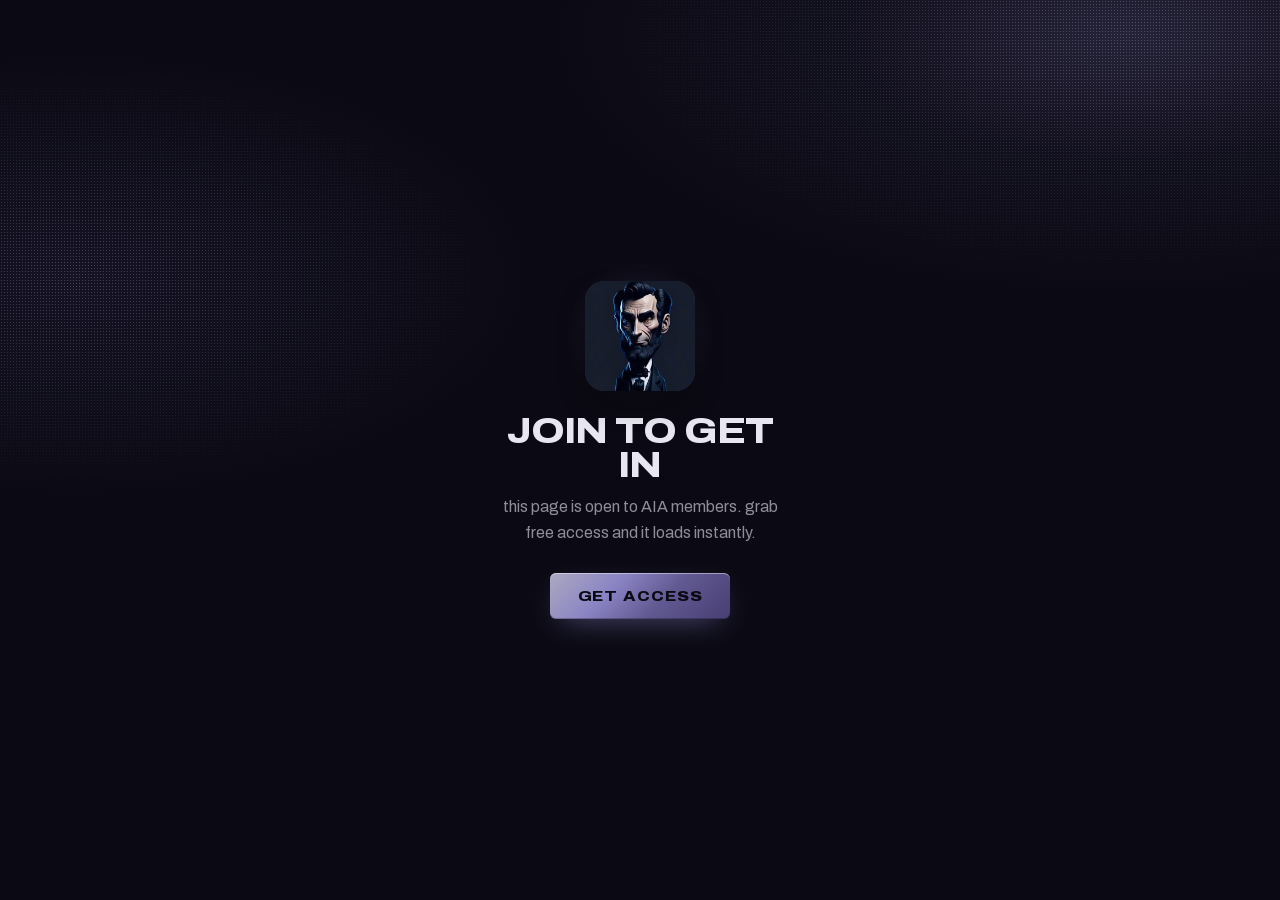
==== index.html @ 740cbf27 "Clone All In Abe gate page with embedded Whop checkout Static copy of the 'Join to get in' page (bra" ====
<!doctype html>
<html lang="en">
  <head>
    <meta charset="utf-8" />
    <meta name="viewport" content="width=device-width, initial-scale=1" />
    <title>All In Abe</title>
    <meta name="description" content="Small money into tall money." />
    <meta name="theme-color" content="#0b0a14" />
    <link rel="icon" href="favicon.ico" sizes="256x256" type="image/x-icon" />
    <link rel="preload" href="assets/fonts/archivo-latin.woff2" as="font" type="font/woff2" crossorigin />
    <link rel="preload" href="assets/abe-logo.avif" as="image" />
    <link rel="stylesheet" href="assets/styles.css" />
  </head>
  <body>
    <main class="brand-page">
      <div class="gate">
        <div class="logo-wrap">
          <div class="logo">
            <div class="logo__glow" aria-hidden="true"></div>
            <img class="logo__img" src="assets/abe-logo.avif" alt="All In Abe" width="110" height="110" decoding="async" />
          </div>
        </div>
        <h1 class="display display--lg">Join to get in</h1>
        <p class="prose-body">this page is open to AIA members. grab free access and it loads instantly.</p>
        <!-- Without JavaScript (or if Whop's script can't load) this link opens Whop's hosted checkout. -->
        <a
          id="get-access"
          class="cta"
          href="https://whop.com/checkout/plan_rFD30uR1jYf1w"
          target="_blank"
          rel="noreferrer"
          >Get access</a
        >
      </div>
    </main>

    <dialog id="checkout-dialog" class="checkout-dialog" aria-label="Checkout">
      <div class="checkout-dialog__panel">
        <header class="checkout-dialog__bar">
          <span class="eyebrow">🔒 Secure checkout</span>
          <button type="button" class="checkout-dialog__close" data-close aria-label="Close">
            <svg width="14" height="14" viewBox="0 0 14 14" aria-hidden="true">
              <title>Close</title>
              <path d="M1.5 1.5l11 11m0-11l-11 11" stroke="currentColor" stroke-width="1.8" stroke-linecap="round" />
            </svg>
          </button>
        </header>
        <div class="checkout-dialog__body">
          <div id="checkout-loading" class="checkout-status prose-body" role="status">
            <div class="spinner" aria-hidden="true"></div>
            <p>Loading secure checkout…</p>
          </div>
          <div id="checkout-error" class="checkout-status prose-body" role="alert" hidden>
            <p>The checkout couldn't load here.</p>
            <a class="cta" href="https://whop.com/checkout/plan_rFD30uR1jYf1w" target="_blank" rel="noreferrer">Open checkout on Whop</a>
          </div>
          <div id="whop-checkout"></div>
        </div>
      </div>
    </dialog>

    <script src="https://cdn.whop.com/elements/amber/elements.js" data-whop-elements async></script>
    <script src="assets/checkout.js" defer></script>
  </body>
</html>
---- assets/styles.css ----
/* All In Abe — brand styles */

@font-face {
  font-family: "Archivo";
  font-style: normal;
  font-weight: 100 900;
  font-stretch: 62% 125%;
  font-display: swap;
  src: url("fonts/archivo-latin.woff2") format("woff2");
}
@font-face {
  font-family: "JetBrains Mono";
  font-style: normal;
  font-weight: 100 800;
  font-display: swap;
  src: url("fonts/jetbrains-mono-latin.woff2") format("woff2");
}

:root {
  --font-display: "Archivo", Arial;
  --font-mono: "JetBrains Mono", ui-monospace;

  --brand-bg: #0b0a14;
  --brand-surface: #12111f;
  --brand-well: #1c1a2e;
  --brand-accent: #8b84c4;
  --brand-accent-hi: #aba9c0;
  --brand-accent-mid: #615991;
  --brand-accent-deep: #473e74;
  --brand-cream: #e6e3f2;
  --brand-text: #e8e6f0;
  --brand-text-dim: #e8e6f099;
  --brand-text-faint: #e8e6f05c;
  --brand-hairline: #8b84c42e;
  --brand-hairline-soft: #e8e6f017;
  --brand-accent-grad: linear-gradient(
    135deg,
    var(--brand-accent-hi) 0%,
    var(--brand-accent) 34%,
    var(--brand-accent-mid) 62%,
    var(--brand-accent-deep) 100%
  );
  color-scheme: dark;
}

*,
*::before,
*::after {
  box-sizing: border-box;
}

html,
body {
  margin: 0;
  min-height: 100%;
  background-color: var(--brand-bg);
}

body.scroll-locked {
  overflow: hidden;
}

/* ---------- page ---------- */

.brand-page {
  display: grid;
  place-items: center;
  min-height: 100vh;
  min-height: 100dvh;
  padding: 2rem;
  background-color: var(--brand-bg);
  color: var(--brand-text);
  font-family: var(--font-display), ui-sans-serif, system-ui, sans-serif;
  font-synthesis-weight: none;
  -webkit-font-smoothing: antialiased;
  position: relative;
  overflow-x: clip;
}

.brand-page::before {
  content: "";
  pointer-events: none;
  background:
    radial-gradient(64% 46% at 88% 4%, #8b84c433 0%, #61599114 34%, #61599100 70%),
    radial-gradient(52% 40% at 6% 34%, #473e7429 0%, #473e7400 68%);
  height: 90vh;
  max-height: 900px;
  position: absolute;
  inset: 0 0 auto;
}

.brand-page::after {
  content: "";
  pointer-events: none;
  opacity: 0.5;
  background-image: radial-gradient(#e6e3f280 0.5px, #e6e3f200 0.6px);
  background-size: 3px 3px;
  height: 90vh;
  max-height: 900px;
  position: absolute;
  inset: 0 0 auto;
  -webkit-mask-image:
    radial-gradient(60% 44% at 88% 4%, #000 0%, #0000 70%),
    radial-gradient(50% 38% at 6% 34%, #000 0%, #0000 68%);
  mask-image:
    radial-gradient(60% 44% at 88% 4%, #000 0%, #0000 70%),
    radial-gradient(50% 38% at 6% 34%, #000 0%, #0000 68%);
  mask-composite: add;
}

.brand-page > * {
  z-index: 1;
  position: relative;
}

.gate {
  text-align: center;
  max-width: 34ch;
}

.logo-wrap {
  display: flex;
  justify-content: center;
}

.logo {
  position: relative;
  width: 110px;
  height: 110px;
  flex: none;
}

.logo__glow {
  position: absolute;
  inset: -16%;
  background: radial-gradient(
    circle,
    rgba(139, 132, 196, 0.24) 0%,
    rgba(97, 89, 145, 0.09) 48%,
    transparent 72%
  );
}

.logo__img {
  position: absolute;
  inset: 0;
  width: 100%;
  height: 100%;
  object-fit: cover;
  border-radius: 18%;
  box-shadow:
    inset 0 0 0 1px rgba(139, 132, 196, 0.34),
    0 14px 34px -14px rgba(0, 0, 0, 0.9);
}

/* ---------- type ---------- */

.display {
  font-family: var(--font-display), ui-sans-serif, system-ui, sans-serif;
  font-variation-settings: "wdth" 116;
  letter-spacing: -0.025em;
  text-transform: uppercase;
  font-weight: 800;
  line-height: 0.94;
}

.display--lg {
  font-size: clamp(1.5rem, 4vw, 2.25rem);
}

.gate h1 {
  margin: 1.5rem 0 0.75rem;
  color: var(--brand-text);
}

.eyebrow {
  font-family: var(--font-mono), ui-monospace, monospace;
  letter-spacing: 0.24em;
  text-transform: uppercase;
  color: var(--brand-accent);
  font-size: 0.6875rem;
  font-weight: 500;
}

.prose-body {
  font-family: var(--font-display), ui-sans-serif, system-ui, sans-serif;
  font-variation-settings: "wdth" 100;
  color: var(--brand-text-dim);
  font-weight: 400;
  line-height: 1.58;
}

.gate p {
  margin: 0 0 1.75rem;
}

/* ---------- CTA ---------- */

.cta {
  cursor: pointer;
  font-family: var(--font-display), sans-serif;
  font-variation-settings: "wdth" 112;
  letter-spacing: 0.06em;
  text-transform: uppercase;
  color: #0b0a14;
  background: var(--brand-accent-grad);
  border: none;
  border-radius: 6px;
  justify-content: center;
  align-items: center;
  gap: 0.55rem;
  padding: 0.95rem 1.7rem;
  font-size: 0.9375rem;
  font-weight: 800;
  text-decoration: none;
  transition: transform 0.15s, box-shadow 0.15s, filter 0.15s;
  display: inline-flex;
  box-shadow:
    inset 0 1px #ffffff73,
    inset 0 -1px #00000040,
    0 10px 30px -12px #8b84c4a6;
}

.cta:hover {
  filter: brightness(1.07);
  transform: translateY(-1px);
  box-shadow:
    inset 0 1px #ffffff80,
    inset 0 -1px #00000040,
    0 16px 38px -12px #8b84c4cc;
}

.cta:active {
  transform: translateY(0);
}

:where(a, button, input, select, textarea):focus-visible {
  outline: 2px solid var(--brand-accent);
  outline-offset: 3px;
  border-radius: 3px;
}

/* ---------- checkout dialog ---------- */

.checkout-dialog {
  background: none;
  border: none;
  width: 100%;
  max-width: min(96vw, 480px);
  max-height: 92dvh;
  margin: auto;
  padding: 0;
  overflow: visible;
  color: var(--brand-text);
  font-family: var(--font-display), ui-sans-serif, system-ui, sans-serif;
}

.checkout-dialog::backdrop {
  -webkit-backdrop-filter: blur(6px);
  backdrop-filter: blur(6px);
  background: #06050cc7;
}

.checkout-dialog[open] {
  animation: 0.26s cubic-bezier(0.2, 0.8, 0.3, 1) checkout-in;
}

@keyframes checkout-in {
  0% {
    opacity: 0;
    transform: translateY(14px) scale(0.985);
  }
  to {
    opacity: 1;
    transform: none;
  }
}

@media (prefers-reduced-motion: reduce) {
  .checkout-dialog[open] {
    animation: none;
  }
  .cta {
    transition: none;
  }
}

.checkout-dialog__panel {
  background-color: var(--brand-surface);
  border: 1px solid #8b84c43d;
  border-radius: 12px;
  flex-direction: column;
  max-height: 92dvh;
  display: flex;
  overflow: hidden;
  box-shadow: 0 40px 90px -30px #000000f2;
}

.checkout-dialog__bar {
  border-bottom: 1px solid var(--brand-hairline-soft);
  flex: none;
  justify-content: space-between;
  align-items: center;
  gap: 1rem;
  padding: 0.85rem 1rem 0.85rem 1.15rem;
  display: flex;
}

.checkout-dialog__close {
  border: 1px solid var(--brand-hairline-soft);
  width: 28px;
  height: 28px;
  color: var(--brand-text-dim);
  cursor: pointer;
  background: none;
  border-radius: 6px;
  place-items: center;
  transition: color 0.14s, border-color 0.14s;
  display: grid;
  padding: 0;
}

.checkout-dialog__close:hover {
  color: var(--brand-text);
  border-color: #8b84c473;
}

.checkout-dialog__body {
  -webkit-overflow-scrolling: touch;
  min-height: 380px;
  overflow-y: auto;
  position: relative;
}

.checkout-status {
  display: grid;
  place-items: center;
  gap: 1rem;
  min-height: 380px;
  padding: 2rem 1.5rem;
  text-align: center;
}

.checkout-status[hidden] {
  display: none;
}

.checkout-status p {
  margin: 0;
  font-size: 0.9375rem;
}

.spinner {
  width: 26px;
  height: 26px;
  border-radius: 50%;
  border: 2px solid var(--brand-hairline);
  border-top-color: var(--brand-accent);
  animation: spin 0.8s linear infinite;
}

@keyframes spin {
  to {
    transform: rotate(360deg);
  }
}

@media (prefers-reduced-motion: reduce) {
  .spinner {
    animation-duration: 2.4s;
  }
}

.text-link {
  color: var(--brand-accent);
}

.text-link:hover {
  color: var(--brand-accent-hi);
}

@media (max-width: 420px) {
  .brand-page {
    padding: 2rem 16px;
  }
}
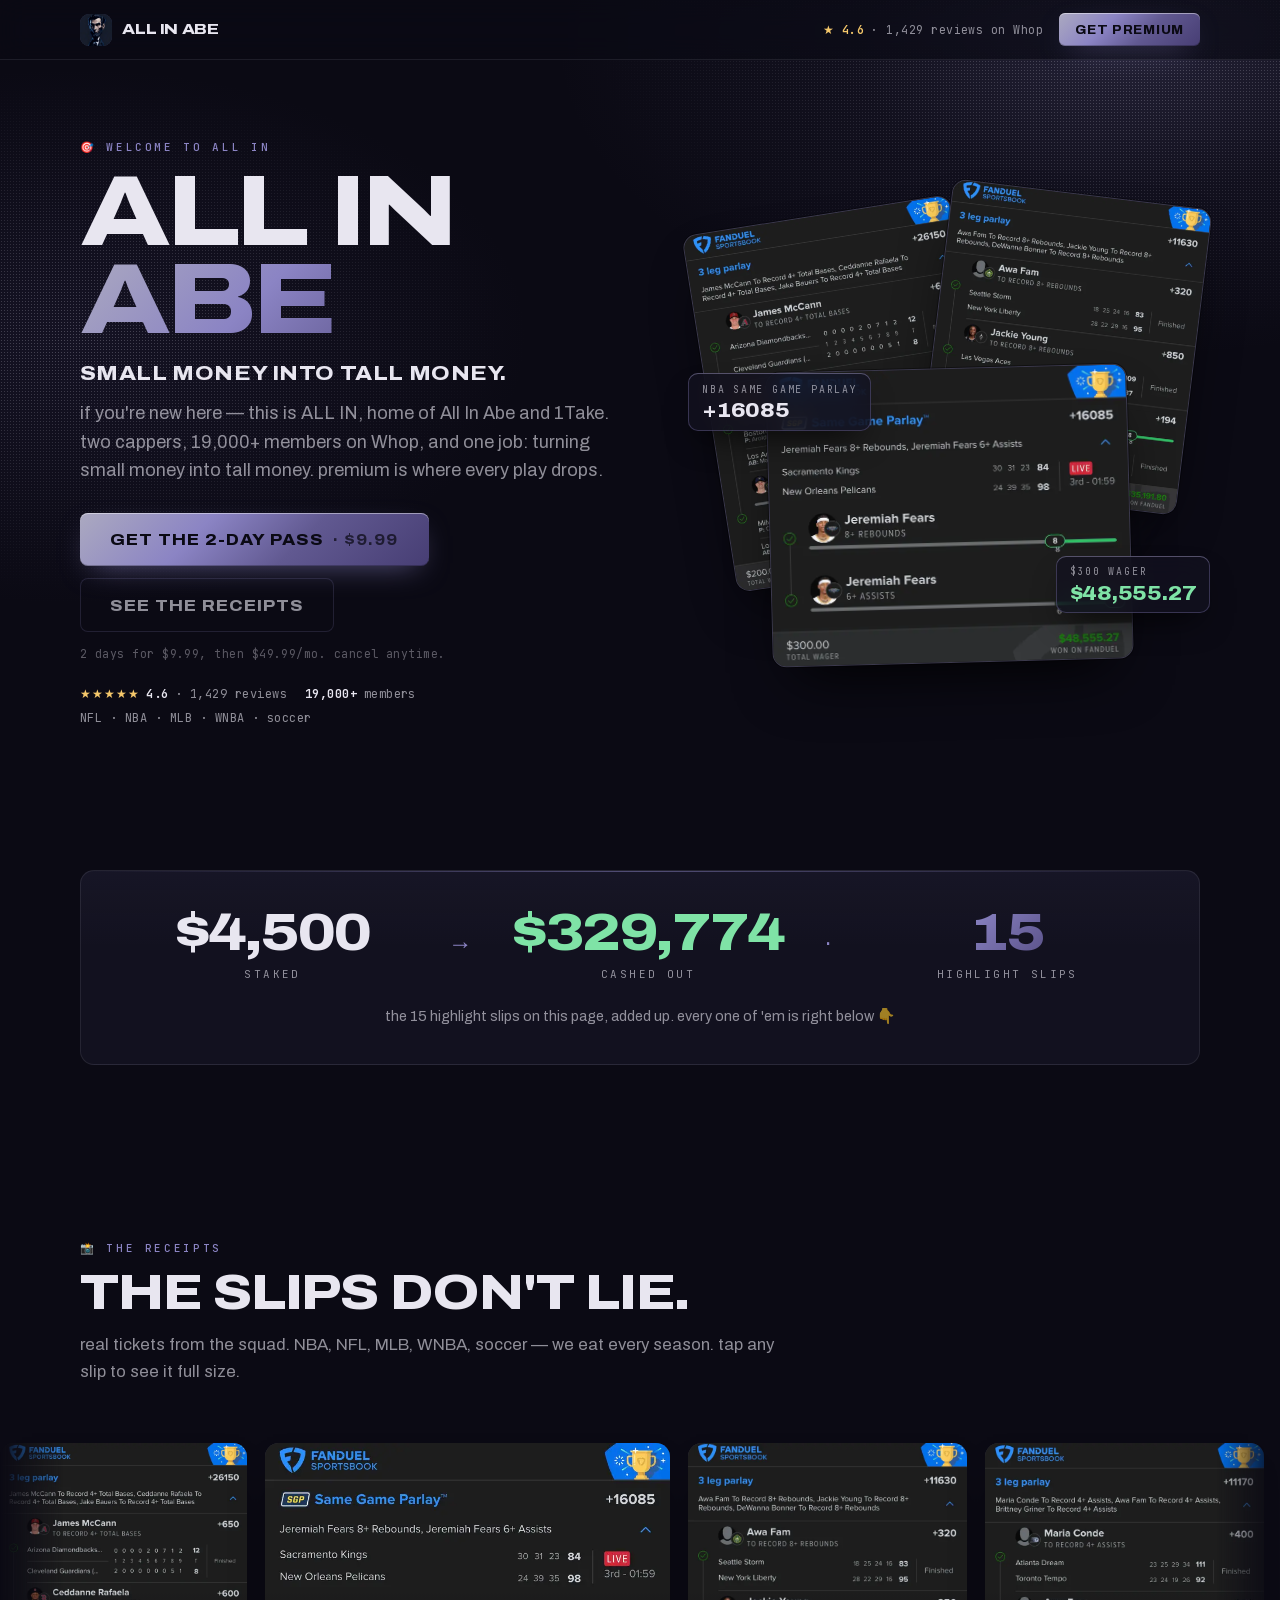
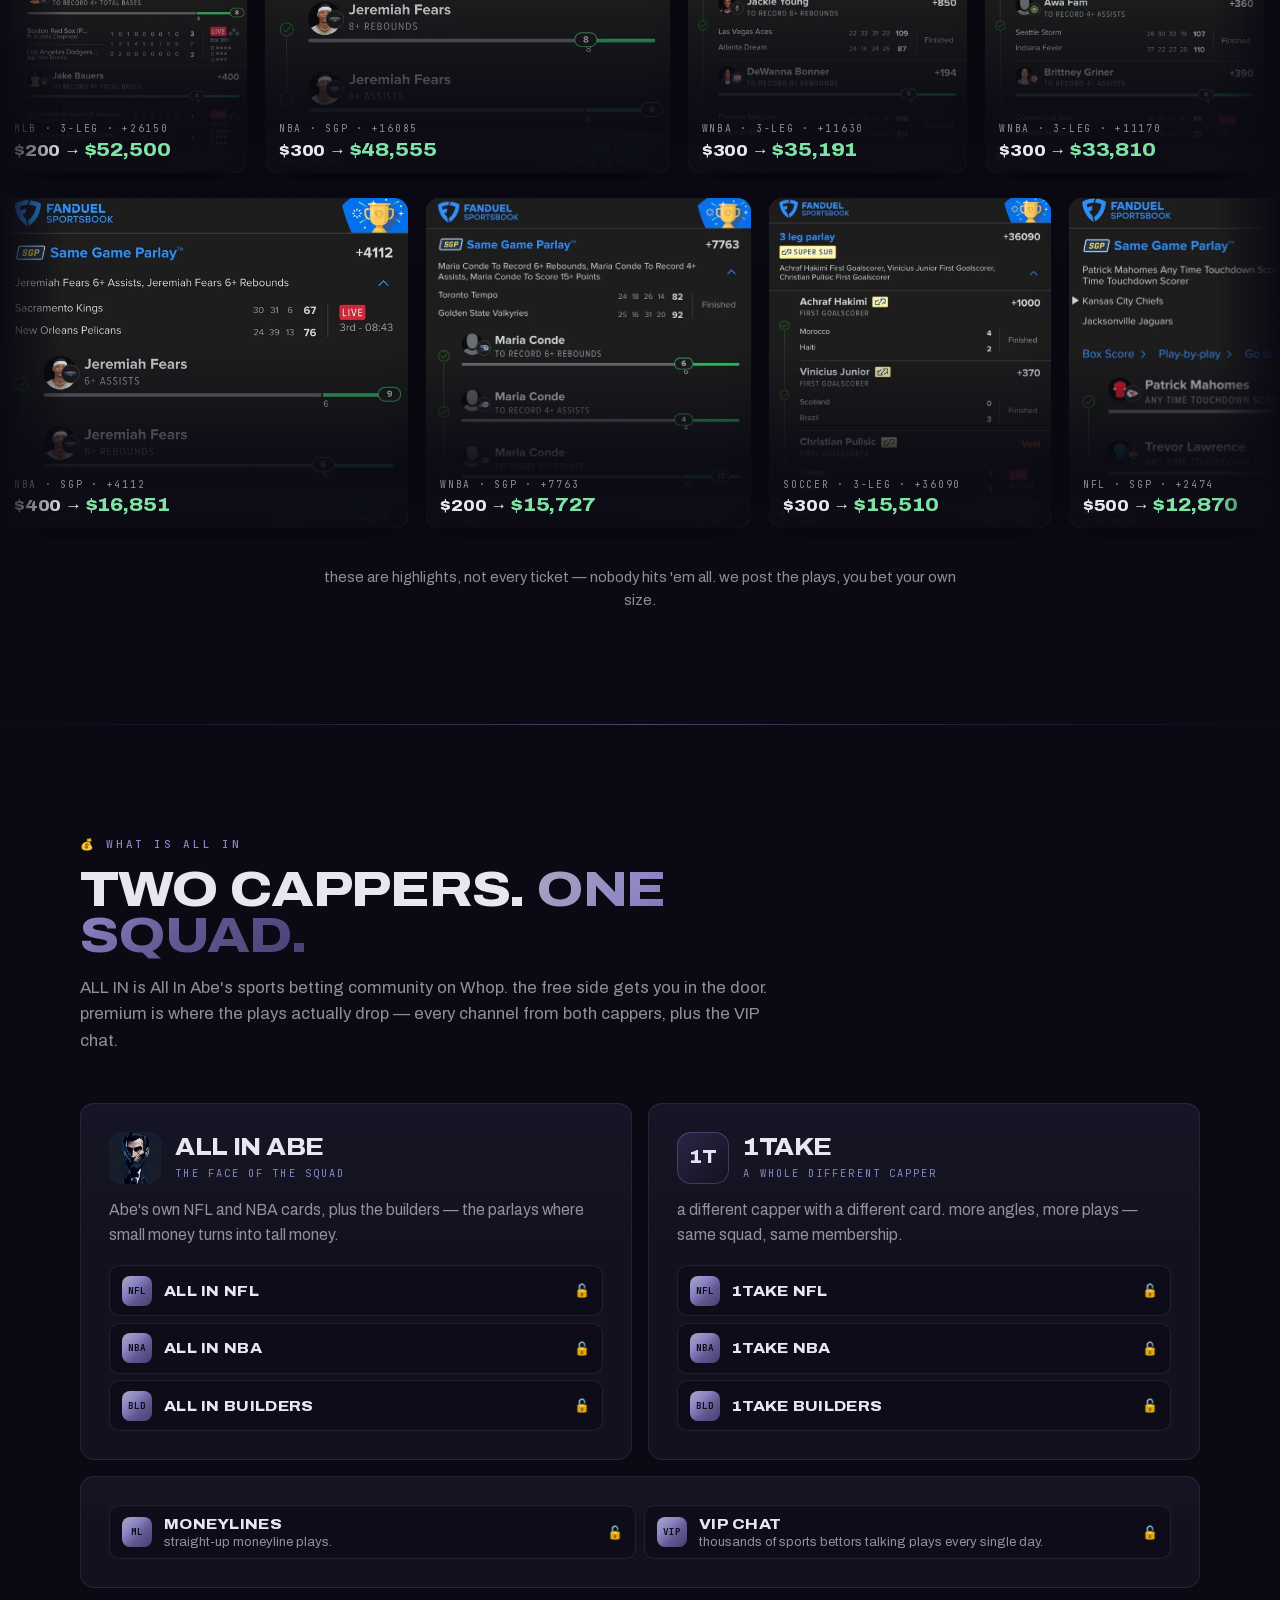
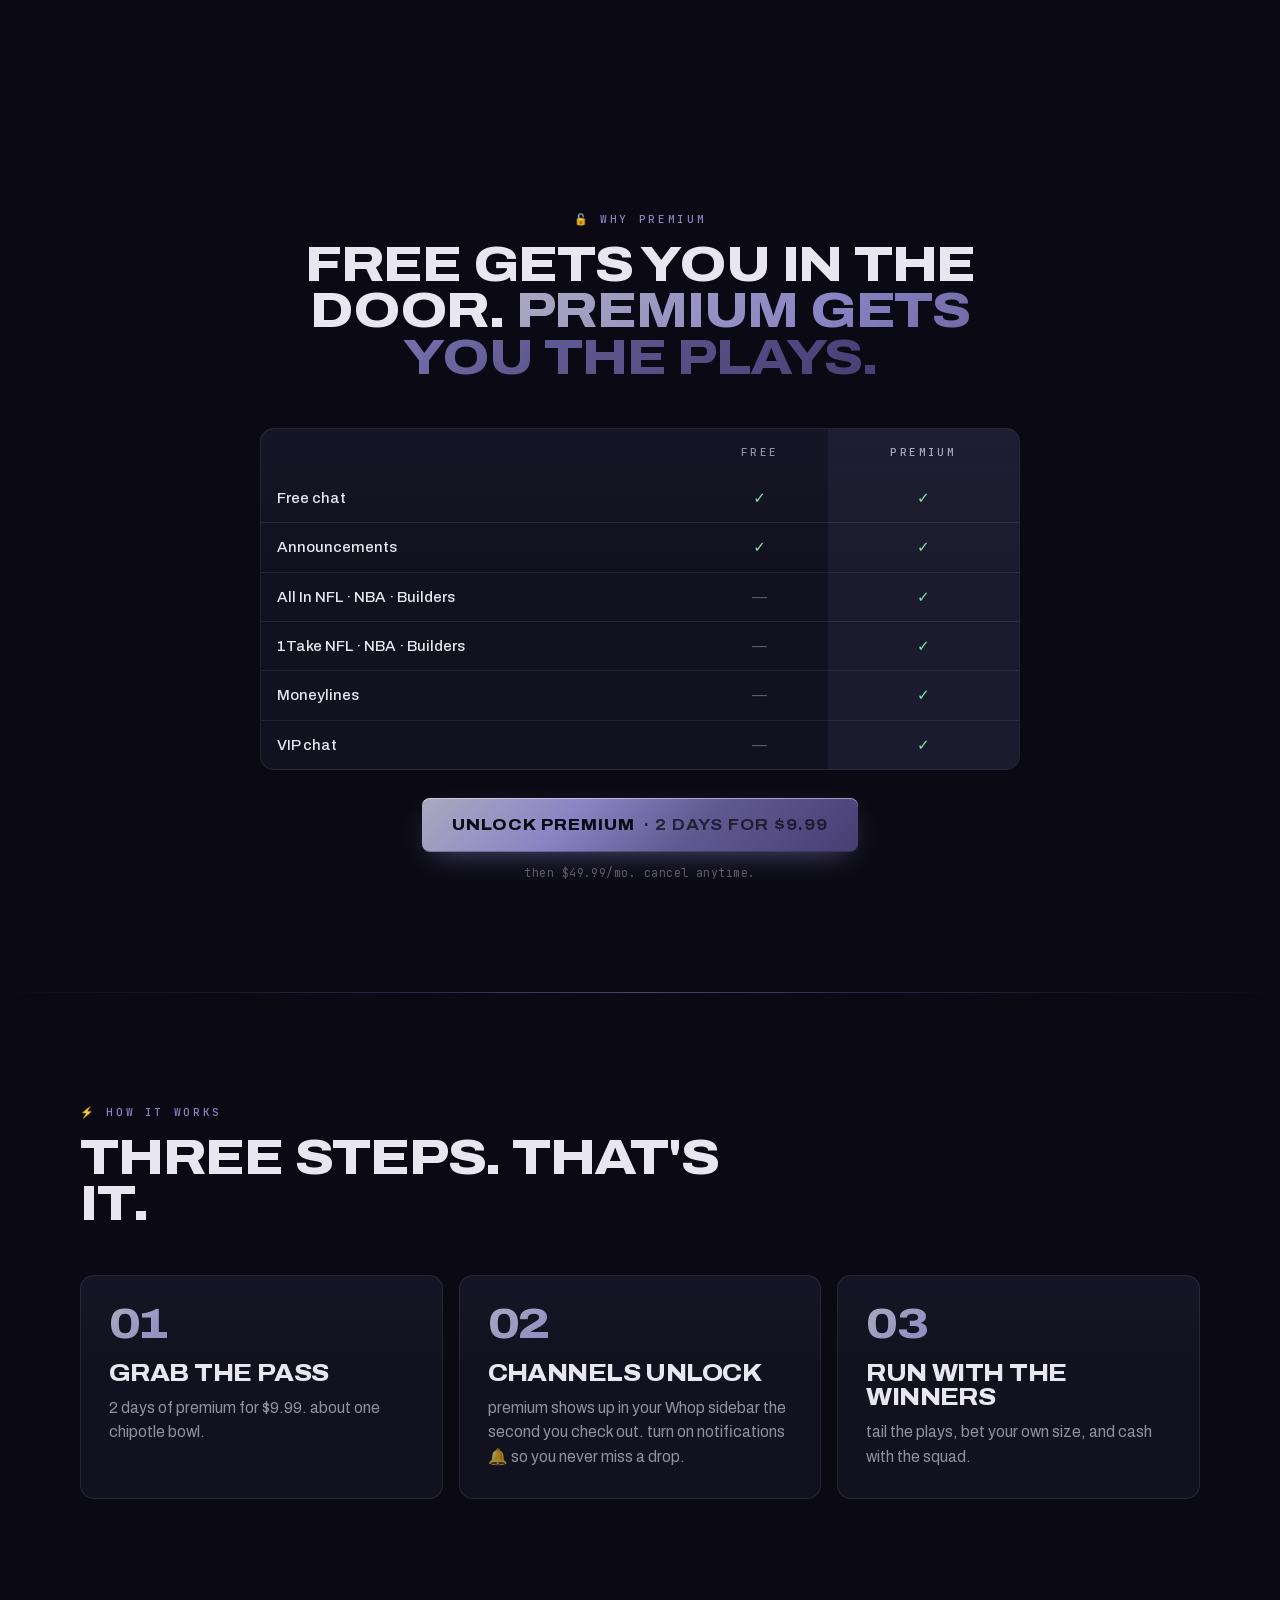
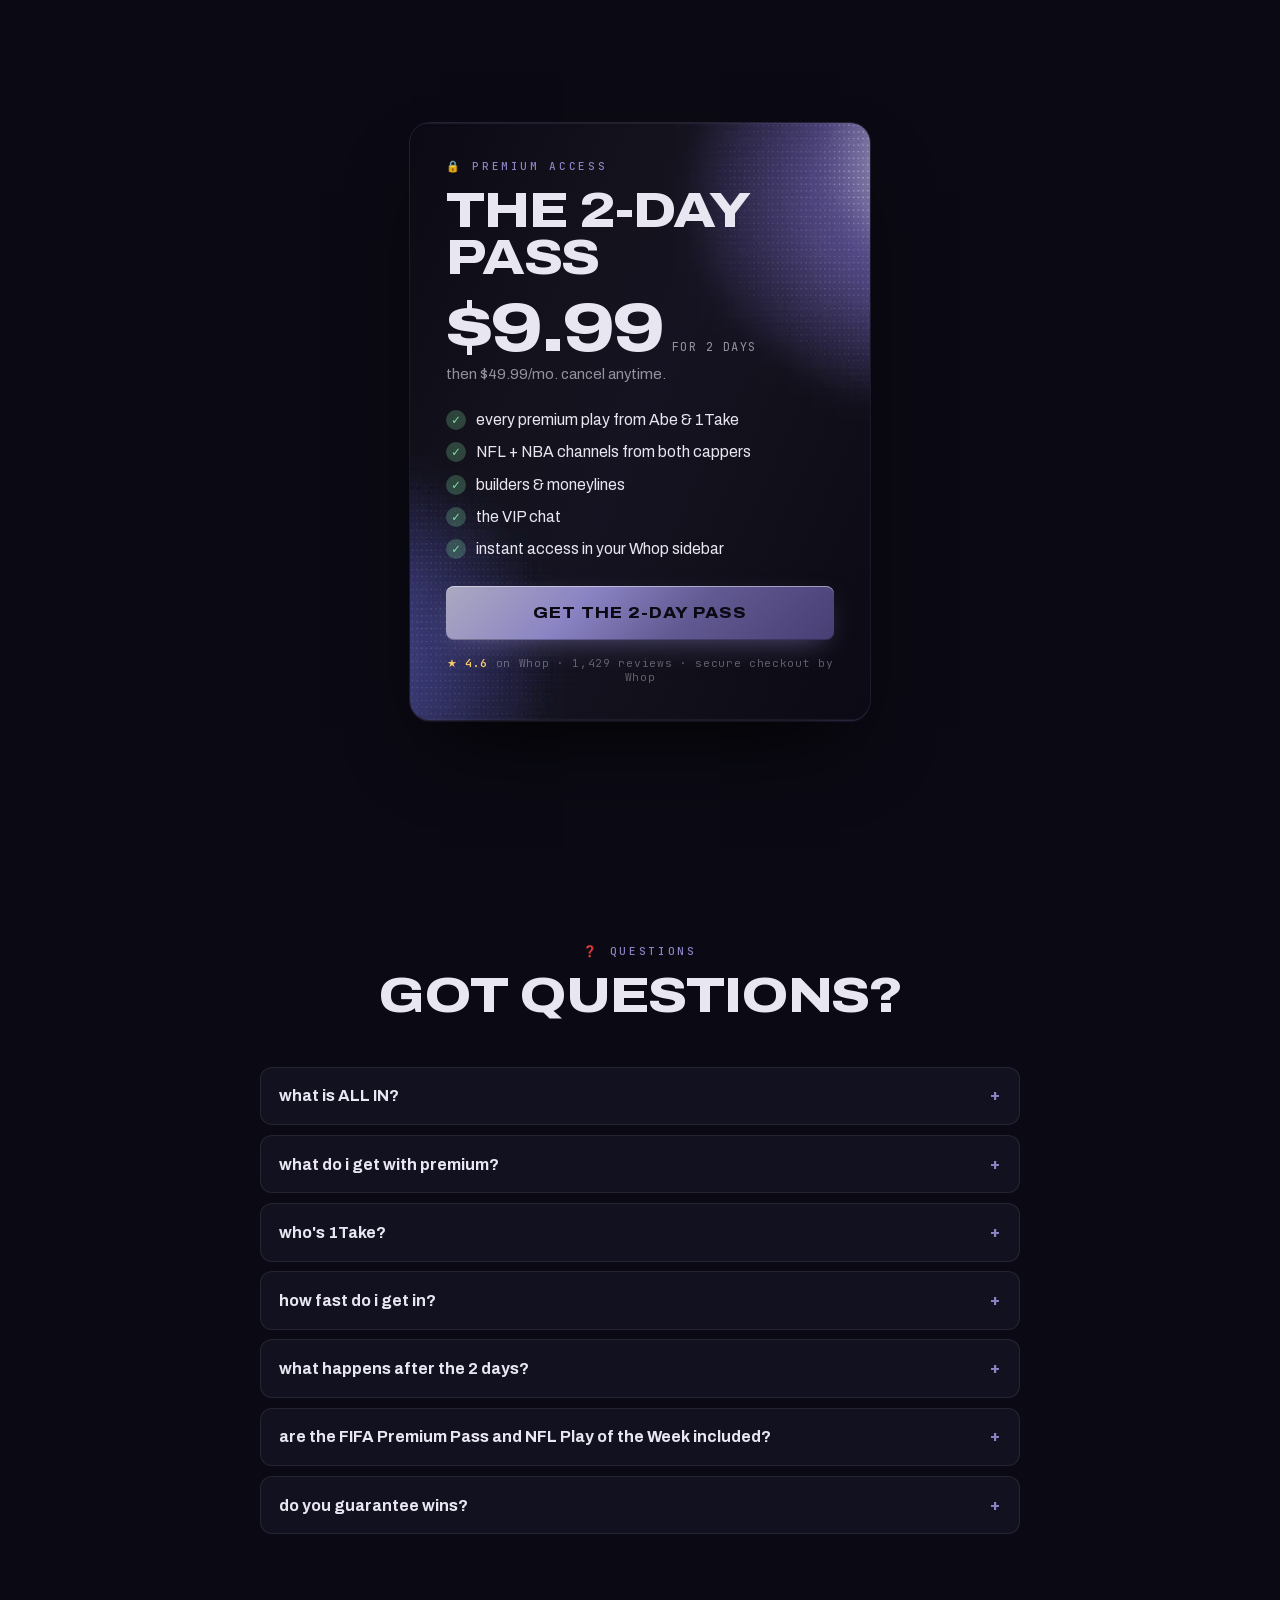
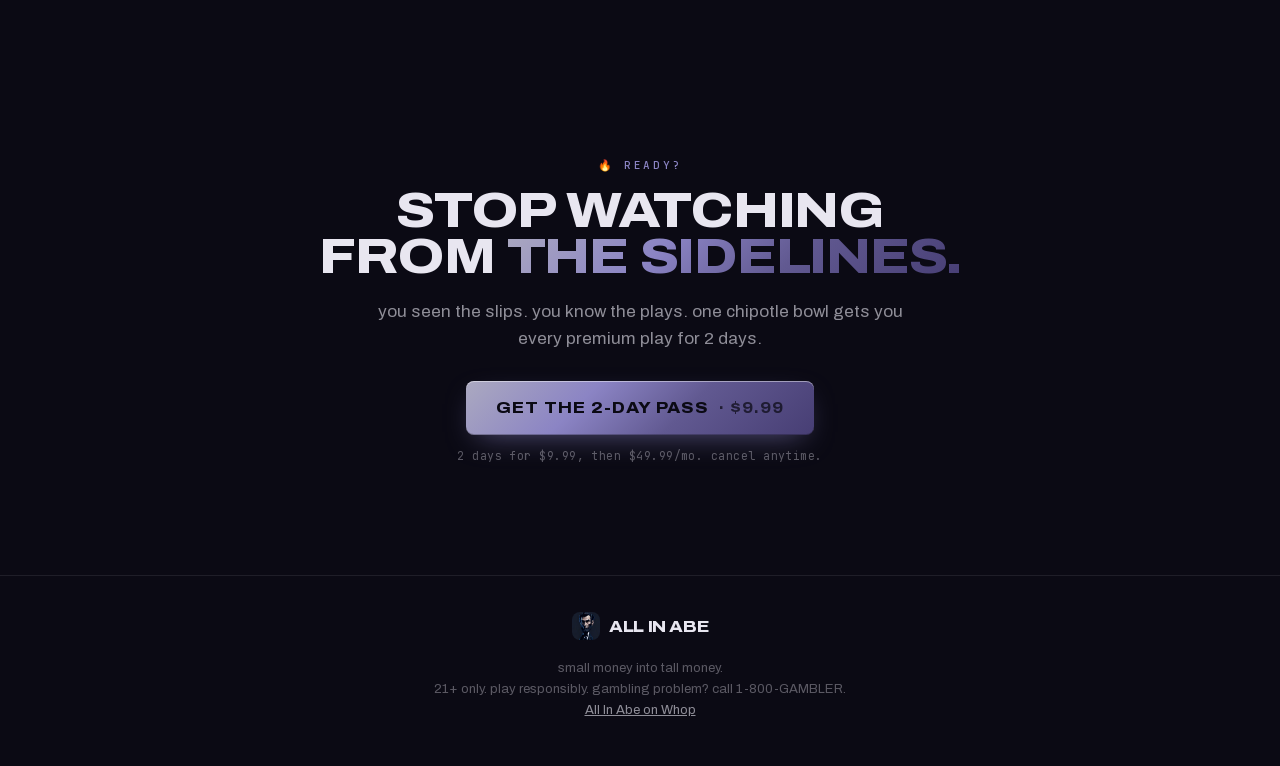
==== commit 17dffca8: "Turn the gate into a full premium sales page - New landing page in the All In Abe brand: hero with f" ====
--- a/index.html
+++ b/index.html
@@ -2,45 +2,468 @@
 <html lang="en">
   <head>
     <meta charset="utf-8" />
-    <meta name="viewport" content="width=device-width, initial-scale=1" />
+    <meta name="viewport" content="width=device-width, initial-scale=1, viewport-fit=cover" />
     <title>All In Abe</title>
-    <meta name="description" content="Small money into tall money." />
+    <meta name="description" content="Small money into tall money. Every premium play from All In Abe and 1Take — 2 days for $9.99." />
     <meta name="theme-color" content="#0b0a14" />
-    <link rel="icon" href="favicon.ico" sizes="256x256" type="image/x-icon" />
-    <link rel="preload" href="assets/fonts/archivo-latin.woff2" as="font" type="font/woff2" crossorigin />
-    <link rel="preload" href="assets/abe-logo.avif" as="image" />
-    <link rel="stylesheet" href="assets/styles.css" />
+    <link rel="icon" href="/favicon.ico" sizes="256x256" type="image/x-icon" />
+    <link rel="preload" href="/assets/fonts/archivo-latin.woff2" as="font" type="font/woff2" crossorigin />
+    <link rel="preload" href="/assets/receipts/img-4066-720.webp" as="image" fetchpriority="high" />
+    <link rel="stylesheet" href="/assets/styles.css" />
+    <script>
+      document.documentElement.classList.add("js");
+    </script>
   </head>
   <body>
-    <main class="brand-page">
-      <div class="gate">
-        <div class="logo-wrap">
-          <div class="logo">
-            <div class="logo__glow" aria-hidden="true"></div>
-            <img class="logo__img" src="assets/abe-logo.avif" alt="All In Abe" width="110" height="110" decoding="async" />
+    <div class="brand-page">
+      <!-- ============ NAV ============ -->
+      <header class="nav">
+        <div class="container nav__inner">
+          <a class="nav__brand" href="#top" aria-label="All In Abe — back to top">
+            <img src="/assets/abe-logo.avif" alt="" width="32" height="32" />
+            <span class="display nav__name">All In Abe</span>
+          </a>
+          <div class="nav__right">
+            <span class="nav__rating"><b>★ 4.6</b> · 1,429 reviews on Whop</span>
+            <a class="cta cta--sm" href="https://whop.com/checkout/plan_rFD30uR1jYf1w" target="_blank" rel="noreferrer" data-checkout>Get premium</a>
           </div>
         </div>
-        <h1 class="display display--lg">Join to get in</h1>
-        <p class="prose-body">this page is open to AIA members. grab free access and it loads instantly.</p>
-        <!-- Without JavaScript (or if Whop's script can't load) this link opens Whop's hosted checkout. -->
-        <a
-          id="get-access"
-          class="cta"
-          href="https://whop.com/checkout/plan_rFD30uR1jYf1w"
-          target="_blank"
-          rel="noreferrer"
-          >Get access</a
-        >
+      </header>
+
+      <main id="top">
+        <!-- ============ HERO ============ -->
+        <section class="hero">
+          <div class="container hero__grid">
+            <div class="hero__copy">
+              <p class="eyebrow">🎯 Welcome to All In</p>
+              <h1 class="display display--xl hero__title">
+                <span>All in</span>
+                <span class="gold-text">Abe</span>
+              </h1>
+              <p class="display hero__kicker">Small money into tall money.</p>
+              <p class="prose-body hero__sub">
+                if you're new here — this is ALL IN, home of All In Abe and 1Take. two cappers, 19,000+ members on Whop, and one job: turning small money into tall money. premium is where every play drops.
+              </p>
+              <div class="hero__ctas">
+                <a class="cta cta--lg" href="https://whop.com/checkout/plan_rFD30uR1jYf1w" target="_blank" rel="noreferrer" data-checkout id="hero-cta">
+                  Get the 2-day pass <span class="cta__price">· $9.99</span>
+                </a>
+                <a class="cta cta--lg cta--ghost" href="#receipts">See the receipts</a>
+              </div>
+              <p class="fine-print">2 days for $9.99, then $49.99/mo. cancel anytime.</p>
+              <ul class="trust" aria-label="Community stats">
+                <li><span class="trust__stars" aria-hidden="true">★★★★★</span><b>4.6</b> · 1,429 reviews</li>
+                <li><b>19,000+</b> members</li>
+                <li>NFL · NBA · MLB · WNBA · soccer</li>
+              </ul>
+            </div>
+
+            <div class="slip-stack" aria-hidden="true">
+              <img class="slip-stack__img slip-stack__img--a" src="/assets/receipts/img-1565-720.webp" alt="" width="720" height="962" />
+              <img class="slip-stack__img slip-stack__img--b" src="/assets/receipts/img-1804-720.webp" alt="" width="720" height="850" />
+              <img class="slip-stack__img slip-stack__img--c" src="/assets/receipts/img-4066-720.webp" alt="" width="720" height="587" fetchpriority="high" />
+              <div class="chip chip--odds">
+                <span class="chip__label">NBA same game parlay</span>
+                <span class="chip__value">+16085</span>
+              </div>
+              <div class="chip chip--win">
+                <span class="chip__label">$300 wager</span>
+                <span class="chip__value money">$48,555.27</span>
+              </div>
+            </div>
+          </div>
+        </section>
+
+        <!-- ============ STATS ============ -->
+        <section class="section--tight" aria-label="Highlight slips by the numbers">
+          <div class="container">
+            <div class="panel panel--lit stats reveal">
+              <div class="stat">
+                <div class="stat__value">$4,500</div>
+                <div class="stat__label">Staked</div>
+              </div>
+              <div class="stats__arrow" aria-hidden="true">→</div>
+              <div class="stat">
+                <div class="stat__value money" data-count="329774" data-prefix="$">$329,774</div>
+                <div class="stat__label">Cashed out</div>
+              </div>
+              <div class="stats__arrow" aria-hidden="true">·</div>
+              <div class="stat">
+                <div class="stat__value gold-text">15</div>
+                <div class="stat__label">Highlight slips</div>
+              </div>
+              <p class="prose-body stats__note">the 15 highlight slips on this page, added up. every one of 'em is right below 👇</p>
+            </div>
+          </div>
+        </section>
+
+        <!-- ============ RECEIPTS ============ -->
+        <section class="section" id="receipts">
+          <div class="container">
+            <div class="section__head reveal">
+              <p class="eyebrow">📸 The receipts</p>
+              <h2 class="display display--lg">The slips don't lie.</h2>
+              <p class="prose-body">real tickets from the squad. NBA, NFL, MLB, WNBA, soccer — we eat every season. tap any slip to see it full size.</p>
+            </div>
+          </div>
+
+          <div class="marquee" style="--marquee-dur: 80s">
+            <div class="marquee__track">
+              <button type="button" class="slip" data-full="/assets/receipts/img-1565-full.webp" data-caption="MLB 3-leg parlay (+26150) · $200 → $52,500.00">
+                <img src="/assets/receipts/img-1565-720.webp" alt="FanDuel slip: MLB 3-leg parlay at +26150, $200 wager won $52,500.00" width="720" height="962" loading="lazy" decoding="async" />
+                <span class="slip__meta"><span class="slip__tag">MLB · 3-leg · +26150</span><span class="slip__win">$200 → <span class="money">$52,500</span></span></span>
+              </button>
+              <button type="button" class="slip" data-full="/assets/receipts/img-4066-full.webp" data-caption="NBA same game parlay (+16085) · $300 → $48,555.27">
+                <img src="/assets/receipts/img-4066-720.webp" alt="FanDuel slip: NBA same game parlay at +16085, $300 wager won $48,555.27" width="720" height="587" loading="lazy" decoding="async" />
+                <span class="slip__meta"><span class="slip__tag">NBA · SGP · +16085</span><span class="slip__win">$300 → <span class="money">$48,555</span></span></span>
+              </button>
+              <button type="button" class="slip" data-full="/assets/receipts/img-1804-full.webp" data-caption="WNBA 3-leg parlay (+11630) · $300 → $35,191.80">
+                <img src="/assets/receipts/img-1804-720.webp" alt="FanDuel slip: WNBA 3-leg parlay at +11630, $300 wager won $35,191.80" width="720" height="850" loading="lazy" decoding="async" />
+                <span class="slip__meta"><span class="slip__tag">WNBA · 3-leg · +11630</span><span class="slip__win">$300 → <span class="money">$35,191</span></span></span>
+              </button>
+              <button type="button" class="slip" data-full="/assets/receipts/img-0576-full.webp" data-caption="WNBA 3-leg parlay (+11170) · $300 → $33,810.00">
+                <img src="/assets/receipts/img-0576-720.webp" alt="FanDuel slip: WNBA 3-leg parlay at +11170, $300 wager won $33,810.00" width="720" height="853" loading="lazy" decoding="async" />
+                <span class="slip__meta"><span class="slip__tag">WNBA · 3-leg · +11170</span><span class="slip__win">$300 → <span class="money">$33,810</span></span></span>
+              </button>
+              <button type="button" class="slip" data-full="/assets/receipts/img-8592-full.webp" data-caption="Soccer 3-leg parlay (+7919) · $300 → $24,057.00">
+                <img src="/assets/receipts/img-8592-720.webp" alt="FanDuel slip: soccer 3-leg parlay at +7919, $300 wager won $24,057.00" width="720" height="966" loading="lazy" decoding="async" />
+                <span class="slip__meta"><span class="slip__tag">Soccer · 3-leg · +7919</span><span class="slip__win">$300 → <span class="money">$24,057</span></span></span>
+              </button>
+              <button type="button" class="slip" data-full="/assets/receipts/img-3787-full.webp" data-caption="MLB 3-leg home run parlay (+6689) · $300 → $20,368.80">
+                <img src="/assets/receipts/img-3787-720.webp" alt="FanDuel slip: MLB 3-leg home run parlay at +6689, $300 wager won $20,368.80" width="720" height="987" loading="lazy" decoding="async" />
+                <span class="slip__meta"><span class="slip__tag">MLB · HR parlay · +6689</span><span class="slip__win">$300 → <span class="money">$20,368</span></span></span>
+              </button>
+              <button type="button" class="slip" data-full="/assets/receipts/img-6120-full.webp" data-caption="MLB 3-leg home run parlay (+6466) · $300 → $19,698.00">
+                <img src="/assets/receipts/img-6120-720.webp" alt="FanDuel slip: MLB 3-leg home run parlay at +6466, $300 wager won $19,698.00" width="720" height="1001" loading="lazy" decoding="async" />
+                <span class="slip__meta"><span class="slip__tag">MLB · HR parlay · +6466</span><span class="slip__win">$300 → <span class="money">$19,698</span></span></span>
+              </button>
+              <button type="button" class="slip" data-full="/assets/receipts/img-9272-full.webp" data-caption="NFL 3-leg parlay (+5527) · $300 → $16,883.10">
+                <img src="/assets/receipts/img-9272-720.webp" alt="FanDuel slip: NFL 3-leg parlay at +5527, $300 wager won $16,883.10" width="720" height="831" loading="lazy" decoding="async" />
+                <span class="slip__meta"><span class="slip__tag">NFL · 3-leg · +5527</span><span class="slip__win">$300 → <span class="money">$16,883</span></span></span>
+              </button>
+            </div>
+          </div>
+
+          <div class="marquee marquee--reverse" style="--marquee-dur: 72s">
+            <div class="marquee__track">
+              <button type="button" class="slip" data-full="/assets/receipts/img-4056-full.webp" data-caption="NBA same game parlay (+4112) · $400 → $16,851.79">
+                <img src="/assets/receipts/img-4056-720.webp" alt="FanDuel slip: NBA same game parlay at +4112, $400 wager won $16,851.79" width="720" height="582" loading="lazy" decoding="async" />
+                <span class="slip__meta"><span class="slip__tag">NBA · SGP · +4112</span><span class="slip__win">$400 → <span class="money">$16,851</span></span></span>
+              </button>
+              <button type="button" class="slip" data-full="/assets/receipts/img-1954-full.webp" data-caption="WNBA same game parlay (+7763) · $200 → $15,727.22">
+                <img src="/assets/receipts/img-1954-720.webp" alt="FanDuel slip: WNBA same game parlay at +7763, $200 wager won $15,727.22" width="720" height="731" loading="lazy" decoding="async" />
+                <span class="slip__meta"><span class="slip__tag">WNBA · SGP · +7763</span><span class="slip__win">$200 → <span class="money">$15,727</span></span></span>
+              </button>
+              <button type="button" class="slip" data-full="/assets/receipts/img-8872-full.webp" data-caption="Soccer 3-leg parlay (+36090) · $300 → $15,510.00">
+                <img src="/assets/receipts/img-8872-720.webp" alt="FanDuel slip: soccer 3-leg parlay at +36090, $300 wager won $15,510.00" width="720" height="844" loading="lazy" decoding="async" />
+                <span class="slip__meta"><span class="slip__tag">Soccer · 3-leg · +36090</span><span class="slip__win">$300 → <span class="money">$15,510</span></span></span>
+              </button>
+              <button type="button" class="slip" data-full="/assets/receipts/img-6943-full.webp" data-caption="NFL same game parlay (+2474) · $500 → $12,870.66">
+                <img src="/assets/receipts/img-6943-720.webp" alt="FanDuel slip: NFL same game parlay at +2474, $500 wager won $12,870.66" width="720" height="662" loading="lazy" decoding="async" />
+                <span class="slip__meta"><span class="slip__tag">NFL · SGP · +2474</span><span class="slip__win">$500 → <span class="money">$12,870</span></span></span>
+              </button>
+              <button type="button" class="slip" data-full="/assets/receipts/img-6936-full.webp" data-caption="MLB 2-leg home run parlay (+2276) · $400 → $9,504.00">
+                <img src="/assets/receipts/img-6936-720.webp" alt="FanDuel slip: MLB 2-leg home run parlay at +2276, $400 wager won $9,504.00" width="720" height="763" loading="lazy" decoding="async" />
+                <span class="slip__meta"><span class="slip__tag">MLB · HR parlay · +2276</span><span class="slip__win">$400 → <span class="money">$9,504</span></span></span>
+              </button>
+              <button type="button" class="slip" data-full="/assets/receipts/img-8803-full.webp" data-caption="Soccer 3-leg parlay (+2114) · $200 → $4,428.00">
+                <img src="/assets/receipts/img-8803-720.webp" alt="FanDuel slip: soccer 3-leg parlay at +2114, $200 wager won $4,428.00" width="720" height="981" loading="lazy" decoding="async" />
+                <span class="slip__meta"><span class="slip__tag">Soccer · 3-leg · +2114</span><span class="slip__win">$200 → <span class="money">$4,428</span></span></span>
+              </button>
+              <button type="button" class="slip" data-full="/assets/receipts/img-2426-full.webp" data-caption="WNBA 3-leg parlay (+1809) · $200 → $3,819.06">
+                <img src="/assets/receipts/img-2426-720.webp" alt="FanDuel slip: WNBA 3-leg parlay at +1809, $200 wager won $3,819.06" width="720" height="852" loading="lazy" decoding="async" />
+                <span class="slip__meta"><span class="slip__tag">WNBA · 3-leg · +1809</span><span class="slip__win">$200 → <span class="money">$3,819</span></span></span>
+              </button>
+            </div>
+          </div>
+
+          <div class="container">
+            <p class="prose-body receipts__note reveal">these are highlights, not every ticket — nobody hits 'em all. we post the plays, you bet your own size.</p>
+          </div>
+        </section>
+
+        <hr class="rule-gold" />
+
+        <!-- ============ WHAT IS ALL IN ============ -->
+        <section class="section" id="inside">
+          <div class="container">
+            <div class="section__head reveal">
+              <p class="eyebrow">💰 What is All In</p>
+              <h2 class="display display--lg">Two cappers. <span class="gold-text">One squad.</span></h2>
+              <p class="prose-body">ALL IN is All In Abe's sports betting community on Whop. the free side gets you in the door. premium is where the plays actually drop — every channel from both cappers, plus the VIP chat.</p>
+            </div>
+
+            <div class="cappers">
+              <article class="panel capper reveal">
+                <div class="capper__head">
+                  <img class="capper__avatar" src="/assets/abe-logo.avif" alt="" width="52" height="52" loading="lazy" />
+                  <div>
+                    <h3 class="display display--md">All In Abe</h3>
+                    <div class="capper__role">The face of the squad</div>
+                  </div>
+                </div>
+                <p class="prose-body">Abe's own NFL and NBA cards, plus the builders — the parlays where small money turns into tall money.</p>
+                <ul class="channels">
+                  <li class="channel"><span class="channel__icon" aria-hidden="true">NFL</span><span class="channel__name">All In NFL</span><span class="channel__lock" aria-label="included in premium">🔓</span></li>
+                  <li class="channel"><span class="channel__icon" aria-hidden="true">NBA</span><span class="channel__name">All In NBA</span><span class="channel__lock" aria-label="included in premium">🔓</span></li>
+                  <li class="channel"><span class="channel__icon" aria-hidden="true">BLD</span><span class="channel__name">All In Builders</span><span class="channel__lock" aria-label="included in premium">🔓</span></li>
+                </ul>
+              </article>
+
+              <article class="panel capper reveal">
+                <div class="capper__head">
+                  <div class="capper__avatar capper__avatar--mono" aria-hidden="true">1T</div>
+                  <div>
+                    <h3 class="display display--md">1Take</h3>
+                    <div class="capper__role">A whole different capper</div>
+                  </div>
+                </div>
+                <p class="prose-body">a different capper with a different card. more angles, more plays — same squad, same membership.</p>
+                <ul class="channels">
+                  <li class="channel"><span class="channel__icon" aria-hidden="true">NFL</span><span class="channel__name">1Take NFL</span><span class="channel__lock" aria-label="included in premium">🔓</span></li>
+                  <li class="channel"><span class="channel__icon" aria-hidden="true">NBA</span><span class="channel__name">1Take NBA</span><span class="channel__lock" aria-label="included in premium">🔓</span></li>
+                  <li class="channel"><span class="channel__icon" aria-hidden="true">BLD</span><span class="channel__name">1Take Builders</span><span class="channel__lock" aria-label="included in premium">🔓</span></li>
+                </ul>
+              </article>
+            </div>
+
+            <div class="panel extras reveal">
+              <ul class="channels">
+                <li class="channel">
+                  <span class="channel__icon" aria-hidden="true">ML</span>
+                  <span class="channel__name">Moneylines<span class="channel__desc">straight-up moneyline plays.</span></span>
+                  <span class="channel__lock" aria-label="included in premium">🔓</span>
+                </li>
+                <li class="channel">
+                  <span class="channel__icon" aria-hidden="true">VIP</span>
+                  <span class="channel__name">VIP chat<span class="channel__desc">thousands of sports bettors talking plays every single day.</span></span>
+                  <span class="channel__lock" aria-label="included in premium">🔓</span>
+                </li>
+              </ul>
+            </div>
+          </div>
+        </section>
+
+        <!-- ============ FREE VS PREMIUM ============ -->
+        <section class="section" id="premium">
+          <div class="container">
+            <div class="section__head section__head--center reveal">
+              <p class="eyebrow">🔓 Why premium</p>
+              <h2 class="display display--lg">Free gets you in the door. <span class="gold-text">Premium gets you the plays.</span></h2>
+            </div>
+
+            <div class="panel compare reveal">
+              <table>
+                <thead>
+                  <tr>
+                    <th scope="col"><span class="sr-only">What's included</span></th>
+                    <th scope="col">Free</th>
+                    <th scope="col" class="col-premium">Premium</th>
+                  </tr>
+                </thead>
+                <tbody>
+                  <tr>
+                    <th scope="row">Free chat</th>
+                    <td><span class="yes" aria-label="Included">✓</span></td>
+                    <td class="col-premium"><span class="yes" aria-label="Included">✓</span></td>
+                  </tr>
+                  <tr>
+                    <th scope="row">Announcements</th>
+                    <td><span class="yes" aria-label="Included">✓</span></td>
+                    <td class="col-premium"><span class="yes" aria-label="Included">✓</span></td>
+                  </tr>
+                  <tr>
+                    <th scope="row">All In NFL · NBA · Builders</th>
+                    <td><span class="no" aria-label="Not included">—</span></td>
+                    <td class="col-premium"><span class="yes" aria-label="Included">✓</span></td>
+                  </tr>
+                  <tr>
+                    <th scope="row">1Take NFL · NBA · Builders</th>
+                    <td><span class="no" aria-label="Not included">—</span></td>
+                    <td class="col-premium"><span class="yes" aria-label="Included">✓</span></td>
+                  </tr>
+                  <tr>
+                    <th scope="row">Moneylines</th>
+                    <td><span class="no" aria-label="Not included">—</span></td>
+                    <td class="col-premium"><span class="yes" aria-label="Included">✓</span></td>
+                  </tr>
+                  <tr>
+                    <th scope="row">VIP chat</th>
+                    <td><span class="no" aria-label="Not included">—</span></td>
+                    <td class="col-premium"><span class="yes" aria-label="Included">✓</span></td>
+                  </tr>
+                </tbody>
+              </table>
+            </div>
+
+            <div class="compare__cta reveal">
+              <a class="cta cta--lg" href="https://whop.com/checkout/plan_rFD30uR1jYf1w" target="_blank" rel="noreferrer" data-checkout>Unlock premium <span class="cta__price">· 2 days for $9.99</span></a>
+              <p class="fine-print">then $49.99/mo. cancel anytime.</p>
+            </div>
+          </div>
+        </section>
+
+        <hr class="rule-gold" />
+
+        <!-- ============ HOW IT WORKS ============ -->
+        <section class="section" id="how">
+          <div class="container">
+            <div class="section__head reveal">
+              <p class="eyebrow">⚡ How it works</p>
+              <h2 class="display display--lg">Three steps. That's it.</h2>
+            </div>
+            <ol class="steps">
+              <li class="panel step reveal">
+                <span class="step__num gold-text">01</span>
+                <h3 class="display display--md">Grab the pass</h3>
+                <p class="prose-body">2 days of premium for $9.99. about one chipotle bowl.</p>
+              </li>
+              <li class="panel step reveal">
+                <span class="step__num gold-text">02</span>
+                <h3 class="display display--md">Channels unlock</h3>
+                <p class="prose-body">premium shows up in your Whop sidebar the second you check out. turn on notifications 🔔 so you never miss a drop.</p>
+              </li>
+              <li class="panel step reveal">
+                <span class="step__num gold-text">03</span>
+                <h3 class="display display--md">Run with the winners</h3>
+                <p class="prose-body">tail the plays, bet your own size, and cash with the squad.</p>
+              </li>
+            </ol>
+          </div>
+        </section>
+
+        <!-- ============ OFFER ============ -->
+        <section class="section offer" id="join">
+          <div class="container offer">
+            <div class="holo reveal" data-holo>
+              <img class="holo__art" src="/assets/abe-card.webp" alt="" loading="lazy" />
+              <div class="holo__foil" aria-hidden="true"></div>
+              <div class="holo__glare" aria-hidden="true"></div>
+              <div class="holo__content">
+                <p class="eyebrow">🔒 Premium access</p>
+                <h2 class="display display--lg">The 2-day pass</h2>
+                <div class="offer__price">
+                  <span class="offer__amount">$9.99</span>
+                  <span class="offer__per">for 2 days</span>
+                </div>
+                <p class="prose-body offer__terms">then $49.99/mo. cancel anytime.</p>
+                <ul class="checklist">
+                  <li>every premium play from Abe &amp; 1Take</li>
+                  <li>NFL + NBA channels from both cappers</li>
+                  <li>builders &amp; moneylines</li>
+                  <li>the VIP chat</li>
+                  <li>instant access in your Whop sidebar</li>
+                </ul>
+                <a class="cta cta--lg cta--block" href="https://whop.com/checkout/plan_rFD30uR1jYf1w" target="_blank" rel="noreferrer" data-checkout id="offer-cta">Get the 2-day pass</a>
+                <p class="offer__trust"><b>★ 4.6</b> on Whop · 1,429 reviews · secure checkout by Whop</p>
+              </div>
+            </div>
+          </div>
+        </section>
+
+        <!-- ============ FAQ ============ -->
+        <section class="section" id="faq">
+          <div class="container">
+            <div class="section__head section__head--center reveal">
+              <p class="eyebrow">❓ Questions</p>
+              <h2 class="display display--lg">Got questions?</h2>
+            </div>
+            <div class="faq reveal">
+              <details>
+                <summary>what is ALL IN?</summary>
+                <p class="prose-body">All In Abe's sports betting community on Whop — 19,000+ members, two cappers (All In Abe and 1Take), a free chat for everybody, and premium channels where every play drops.</p>
+              </details>
+              <details>
+                <summary>what do i get with premium?</summary>
+                <p class="prose-body">every premium channel: All In NFL, All In NBA, All In Builders, 1Take NFL, 1Take NBA, 1Take Builders and Moneylines — plus the VIP chat.</p>
+              </details>
+              <details>
+                <summary>who's 1Take?</summary>
+                <p class="prose-body">a different capper with a different card. premium gets you both, so you're never stuck with one angle.</p>
+              </details>
+              <details>
+                <summary>how fast do i get in?</summary>
+                <p class="prose-body">instantly. check out and the premium channels unlock in your Whop sidebar. turn on notifications so you catch every drop.</p>
+              </details>
+              <details>
+                <summary>what happens after the 2 days?</summary>
+                <p class="prose-body">your pass rolls into ALL IN Premium at $49.99/mo. don't want it? cancel from your Whop memberships before the 2 days are up and you won't pay the $49.99.</p>
+              </details>
+              <details>
+                <summary>are the FIFA Premium Pass and NFL Play of the Week included?</summary>
+                <p class="prose-body">nope — those are separate. premium covers everything listed above.</p>
+              </details>
+              <details>
+                <summary>do you guarantee wins?</summary>
+                <p class="prose-body">nah, and anybody who does is lying. not every ticket hits. we post the plays and the receipts — you bet what you can afford.</p>
+              </details>
+            </div>
+          </div>
+        </section>
+
+        <!-- ============ CLOSING ============ -->
+        <section class="section closing" id="ready">
+          <div class="container closing__inner reveal">
+            <p class="eyebrow">🔥 Ready?</p>
+            <h2 class="display display--lg">Stop watching from <span class="gold-text">the sidelines.</span></h2>
+            <p class="prose-body">you seen the slips. you know the plays. one chipotle bowl gets you every premium play for 2 days.</p>
+            <a class="cta cta--lg" href="https://whop.com/checkout/plan_rFD30uR1jYf1w" target="_blank" rel="noreferrer" data-checkout id="closing-cta">Get the 2-day pass <span class="cta__price">· $9.99</span></a>
+            <p class="fine-print">2 days for $9.99, then $49.99/mo. cancel anytime.</p>
+          </div>
+        </section>
+      </main>
+
+      <!-- ============ FOOTER ============ -->
+      <footer class="footer">
+        <div class="container">
+          <div class="footer__brand">
+            <img src="/assets/abe-logo.avif" alt="" width="28" height="28" loading="lazy" />
+            <span class="display">All In Abe</span>
+          </div>
+          <p>small money into tall money.</p>
+          <p>21+ only. play responsibly. gambling problem? call 1-800-GAMBLER.</p>
+          <p><a href="https://whop.com/allinabe/" target="_blank" rel="noreferrer">All In Abe on Whop</a></p>
+        </div>
+      </footer>
+    </div>
+
+    <!-- Sticky CTA (phones) -->
+    <div class="sticky-cta" id="sticky-cta" aria-hidden="true">
+      <div class="sticky-cta__text">
+        <span class="sticky-cta__title">2-day pass · $9.99</span>
+        <span class="sticky-cta__terms">then $49.99/mo · cancel anytime</span>
       </div>
-    </main>
-
+      <a class="cta cta--sm" href="https://whop.com/checkout/plan_rFD30uR1jYf1w" target="_blank" rel="noreferrer" data-checkout tabindex="-1">Get in</a>
+    </div>
+
+    <!-- Receipt lightbox -->
+    <dialog id="lightbox" class="lightbox" aria-label="Slip">
+      <div class="lightbox__frame">
+        <img id="lightbox-img" class="lightbox__img" alt="" />
+        <div class="lightbox__bar">
+          <div class="lightbox__nav">
+            <button type="button" class="icon-btn" data-lb-prev aria-label="Previous slip">
+              <svg width="14" height="14" viewBox="0 0 14 14" aria-hidden="true"><path d="M9 2 4 7l5 5" fill="none" stroke="currentColor" stroke-width="1.8" stroke-linecap="round" stroke-linejoin="round" /></svg>
+            </button>
+            <button type="button" class="icon-btn" data-lb-next aria-label="Next slip">
+              <svg width="14" height="14" viewBox="0 0 14 14" aria-hidden="true"><path d="m5 2 5 5-5 5" fill="none" stroke="currentColor" stroke-width="1.8" stroke-linecap="round" stroke-linejoin="round" /></svg>
+            </button>
+          </div>
+          <span id="lightbox-caption" class="lightbox__caption"></span>
+          <button type="button" class="icon-btn" data-lb-close aria-label="Close">
+            <svg width="14" height="14" viewBox="0 0 14 14" aria-hidden="true"><path d="M1.5 1.5l11 11m0-11l-11 11" stroke="currentColor" stroke-width="1.8" stroke-linecap="round" /></svg>
+          </button>
+        </div>
+      </div>
+    </dialog>
+
+    <!-- Whop checkout -->
     <dialog id="checkout-dialog" class="checkout-dialog" aria-label="Checkout">
       <div class="checkout-dialog__panel">
         <header class="checkout-dialog__bar">
           <span class="eyebrow">🔒 Secure checkout</span>
-          <button type="button" class="checkout-dialog__close" data-close aria-label="Close">
+          <button type="button" class="icon-btn" data-close aria-label="Close">
             <svg width="14" height="14" viewBox="0 0 14 14" aria-hidden="true">
-              <title>Close</title>
               <path d="M1.5 1.5l11 11m0-11l-11 11" stroke="currentColor" stroke-width="1.8" stroke-linecap="round" />
             </svg>
           </button>
@@ -60,6 +483,7 @@
     </dialog>
 
     <script src="https://cdn.whop.com/elements/amber/elements.js" data-whop-elements async></script>
-    <script src="assets/checkout.js" defer></script>
+    <script src="/assets/checkout.js" defer></script>
+    <script src="/assets/site.js" defer></script>
   </body>
 </html>
--- a/assets/styles.css
+++ b/assets/styles.css
@@ -1,4 +1,4 @@
-/* All In Abe — brand styles */
+/* All In Abe — brand + landing styles */
 
 @font-face {
   font-family: "Archivo";
@@ -40,6 +40,13 @@
     var(--brand-accent-mid) 62%,
     var(--brand-accent-deep) 100%
   );
+  --money: #7fe3a6;
+  --money-glow: #7fe3a640;
+  --star: #f5c86b;
+
+  --container: 1120px;
+  --gutter: 20px;
+  --nav-h: 60px;
   color-scheme: dark;
 }
 
@@ -47,6 +54,12 @@
 *::before,
 *::after {
   box-sizing: border-box;
+}
+
+html {
+  scroll-behavior: smooth;
+  scroll-padding-top: calc(var(--nav-h) + 12px);
+  -webkit-text-size-adjust: 100%;
 }
 
 html,
@@ -56,23 +69,41 @@
   background-color: var(--brand-bg);
 }
 
-body.scroll-locked {
-  overflow: hidden;
-}
-
-/* ---------- page ---------- */
-
-.brand-page {
-  display: grid;
-  place-items: center;
-  min-height: 100vh;
-  min-height: 100dvh;
-  padding: 2rem;
-  background-color: var(--brand-bg);
+body {
   color: var(--brand-text);
   font-family: var(--font-display), ui-sans-serif, system-ui, sans-serif;
   font-synthesis-weight: none;
   -webkit-font-smoothing: antialiased;
+  overflow-x: clip;
+}
+
+body.scroll-locked {
+  overflow: hidden;
+}
+
+img {
+  max-width: 100%;
+  height: auto;
+}
+
+@media (prefers-reduced-motion: reduce) {
+  html {
+    scroll-behavior: auto;
+  }
+}
+
+.container {
+  width: 100%;
+  max-width: calc(var(--container) + var(--gutter) * 2);
+  margin-inline: auto;
+  padding-inline: var(--gutter);
+}
+
+/* ---------- page background ---------- */
+
+.brand-page {
+  background-color: var(--brand-bg);
+  min-height: 100vh;
   position: relative;
   overflow-x: clip;
 }
@@ -83,8 +114,8 @@
   background:
     radial-gradient(64% 46% at 88% 4%, #8b84c433 0%, #61599114 34%, #61599100 70%),
     radial-gradient(52% 40% at 6% 34%, #473e7429 0%, #473e7400 68%);
-  height: 90vh;
-  max-height: 900px;
+  height: 110vh;
+  max-height: 1100px;
   position: absolute;
   inset: 0 0 auto;
 }
@@ -95,8 +126,8 @@
   opacity: 0.5;
   background-image: radial-gradient(#e6e3f280 0.5px, #e6e3f200 0.6px);
   background-size: 3px 3px;
-  height: 90vh;
-  max-height: 900px;
+  height: 110vh;
+  max-height: 1100px;
   position: absolute;
   inset: 0 0 auto;
   -webkit-mask-image:
@@ -105,52 +136,11 @@
   mask-image:
     radial-gradient(60% 44% at 88% 4%, #000 0%, #0000 70%),
     radial-gradient(50% 38% at 6% 34%, #000 0%, #0000 68%);
-  mask-composite: add;
 }
 
 .brand-page > * {
+  position: relative;
   z-index: 1;
-  position: relative;
-}
-
-.gate {
-  text-align: center;
-  max-width: 34ch;
-}
-
-.logo-wrap {
-  display: flex;
-  justify-content: center;
-}
-
-.logo {
-  position: relative;
-  width: 110px;
-  height: 110px;
-  flex: none;
-}
-
-.logo__glow {
-  position: absolute;
-  inset: -16%;
-  background: radial-gradient(
-    circle,
-    rgba(139, 132, 196, 0.24) 0%,
-    rgba(97, 89, 145, 0.09) 48%,
-    transparent 72%
-  );
-}
-
-.logo__img {
-  position: absolute;
-  inset: 0;
-  width: 100%;
-  height: 100%;
-  object-fit: cover;
-  border-radius: 18%;
-  box-shadow:
-    inset 0 0 0 1px rgba(139, 132, 196, 0.34),
-    0 14px 34px -14px rgba(0, 0, 0, 0.9);
 }
 
 /* ---------- type ---------- */
@@ -162,15 +152,34 @@
   text-transform: uppercase;
   font-weight: 800;
   line-height: 0.94;
+  margin: 0;
+}
+
+.display--xl {
+  font-variation-settings: "wdth" 122;
+  letter-spacing: -0.04em;
+  font-size: clamp(3rem, 10vw, 6.25rem);
+  line-height: 0.88;
 }
 
 .display--lg {
-  font-size: clamp(1.5rem, 4vw, 2.25rem);
-}
-
-.gate h1 {
-  margin: 1.5rem 0 0.75rem;
-  color: var(--brand-text);
+  font-size: clamp(1.85rem, 4.6vw, 3.1rem);
+}
+
+.display--md {
+  font-size: clamp(1.15rem, 2.4vw, 1.45rem);
+  line-height: 1.05;
+}
+
+.gold-text {
+  background: var(--brand-accent-grad);
+  color: transparent;
+  -webkit-background-clip: text;
+  background-clip: text;
+}
+
+.money {
+  color: var(--money);
 }
 
 .eyebrow {
@@ -180,6 +189,7 @@
   color: var(--brand-accent);
   font-size: 0.6875rem;
   font-weight: 500;
+  margin: 0 0 0.9rem;
 }
 
 .prose-body {
@@ -190,11 +200,20 @@
   line-height: 1.58;
 }
 
-.gate p {
-  margin: 0 0 1.75rem;
-}
-
-/* ---------- CTA ---------- */
+.data {
+  font-family: var(--font-mono), ui-monospace, monospace;
+  font-variant-numeric: tabular-nums;
+}
+
+.fine-print {
+  font-family: var(--font-mono), ui-monospace, monospace;
+  font-size: 0.72rem;
+  letter-spacing: 0.04em;
+  color: var(--brand-text-faint);
+  margin: 0.85rem 0 0;
+}
+
+/* ---------- buttons ---------- */
 
 .cta {
   cursor: pointer;
@@ -205,11 +224,11 @@
   color: #0b0a14;
   background: var(--brand-accent-grad);
   border: none;
-  border-radius: 6px;
+  border-radius: 8px;
   justify-content: center;
   align-items: center;
   gap: 0.55rem;
-  padding: 0.95rem 1.7rem;
+  padding: 1rem 1.6rem;
   font-size: 0.9375rem;
   font-weight: 800;
   text-decoration: none;
@@ -234,10 +253,1114 @@
   transform: translateY(0);
 }
 
-:where(a, button, input, select, textarea):focus-visible {
+.cta--lg {
+  padding: 1.15rem 1.9rem;
+  font-size: 1rem;
+}
+
+.cta--sm {
+  padding: 0.6rem 1rem;
+  font-size: 0.75rem;
+  border-radius: 6px;
+}
+
+.cta--block {
+  display: flex;
+  width: 100%;
+}
+
+.cta--ghost {
+  color: var(--brand-text-dim);
+  background: transparent;
+  box-shadow: inset 0 0 0 1px var(--brand-hairline);
+}
+
+.cta--ghost:hover {
+  filter: none;
+  color: var(--brand-text);
+  box-shadow: inset 0 0 0 1px #8b84c46b;
+}
+
+.cta__price {
+  opacity: 0.72;
+  font-weight: 700;
+}
+
+:where(a, button, input, select, textarea, summary):focus-visible {
   outline: 2px solid var(--brand-accent);
   outline-offset: 3px;
-  border-radius: 3px;
+  border-radius: 4px;
+}
+
+/* ---------- nav ---------- */
+
+.nav {
+  position: sticky;
+  top: 0;
+  z-index: 30;
+  height: var(--nav-h);
+  background: rgba(11, 10, 20, 0.72);
+  -webkit-backdrop-filter: blur(14px) saturate(1.2);
+  backdrop-filter: blur(14px) saturate(1.2);
+  border-bottom: 1px solid var(--brand-hairline-soft);
+}
+
+.nav__inner {
+  height: 100%;
+  display: flex;
+  align-items: center;
+  justify-content: space-between;
+  gap: 1rem;
+}
+
+.nav__brand {
+  display: inline-flex;
+  align-items: center;
+  gap: 0.65rem;
+  color: var(--brand-text);
+  text-decoration: none;
+}
+
+.nav__brand img {
+  width: 32px;
+  height: 32px;
+  border-radius: 9px;
+  box-shadow: inset 0 0 0 1px rgba(139, 132, 196, 0.34);
+}
+
+.nav__name {
+  font-size: 0.95rem;
+}
+
+.nav__right {
+  display: flex;
+  align-items: center;
+  gap: 1rem;
+}
+
+.nav__rating {
+  display: none;
+  font-family: var(--font-mono), monospace;
+  font-size: 0.72rem;
+  color: var(--brand-text-dim);
+  letter-spacing: 0.04em;
+}
+
+.nav__rating b {
+  color: var(--star);
+  font-weight: 600;
+}
+
+@media (min-width: 720px) {
+  .nav__rating {
+    display: inline;
+  }
+}
+
+/* ---------- sections ---------- */
+
+.section {
+  padding-block: clamp(4rem, 9vw, 7rem);
+}
+
+.section--tight {
+  padding-block: clamp(2.5rem, 6vw, 4rem);
+}
+
+.section__head {
+  max-width: 44rem;
+  margin-bottom: clamp(2rem, 5vw, 3rem);
+}
+
+.section__head--center {
+  text-align: center;
+  margin-inline: auto;
+}
+
+.section__head .prose-body {
+  margin: 1rem 0 0;
+  font-size: 1.05rem;
+}
+
+.rule-gold {
+  background: linear-gradient(90deg, #473e7400 0%, var(--brand-accent-deep) 30%, var(--brand-accent) 50%, var(--brand-accent-deep) 70%, #473e7400 100%);
+  opacity: 0.5;
+  border: 0;
+  height: 1px;
+  margin: 0;
+}
+
+.panel {
+  background: linear-gradient(180deg, #8b84c40a 0%, #8b84c400 40%), var(--brand-surface);
+  border: 1px solid var(--brand-hairline-soft);
+  border-radius: 14px;
+  position: relative;
+}
+
+.panel--lit::before {
+  content: "";
+  border-radius: inherit;
+  background: linear-gradient(90deg, #8b84c400 0%, #8b84c480 50%, #8b84c400 100%);
+  height: 1px;
+  position: absolute;
+  inset: 0 0 auto;
+}
+
+/* ---------- hero ---------- */
+
+.hero {
+  padding-block: clamp(2.5rem, 7vw, 5rem) clamp(3rem, 7vw, 5rem);
+}
+
+.hero__grid {
+  display: grid;
+  gap: clamp(2.5rem, 6vw, 4rem);
+  align-items: center;
+}
+
+@media (min-width: 920px) {
+  .hero__grid {
+    grid-template-columns: 1.05fr 0.95fr;
+  }
+}
+
+.hero__title {
+  display: flex;
+  flex-direction: column;
+}
+
+.hero__kicker {
+  margin: 1.25rem 0 0;
+  font-size: clamp(1rem, 2.2vw, 1.25rem);
+  letter-spacing: 0.02em;
+}
+
+.hero__sub {
+  margin: 1rem 0 0;
+  font-size: clamp(1rem, 1.6vw, 1.125rem);
+  max-width: 34rem;
+}
+
+.hero__ctas {
+  display: flex;
+  flex-wrap: wrap;
+  gap: 0.75rem;
+  margin-top: 1.75rem;
+}
+
+.trust {
+  display: flex;
+  flex-wrap: wrap;
+  align-items: center;
+  gap: 0.5rem 1.1rem;
+  margin: 1.6rem 0 0;
+  padding: 0;
+  list-style: none;
+  font-family: var(--font-mono), monospace;
+  font-size: 0.75rem;
+  letter-spacing: 0.04em;
+  color: var(--brand-text-dim);
+}
+
+.trust li {
+  display: inline-flex;
+  align-items: center;
+  gap: 0.4rem;
+}
+
+.trust__stars {
+  color: var(--star);
+  letter-spacing: 0.08em;
+}
+
+.trust b {
+  color: var(--brand-text);
+  font-weight: 600;
+}
+
+/* fanned slips */
+
+.slip-stack {
+  position: relative;
+  height: clamp(340px, 52vw, 500px);
+  max-width: 520px;
+  width: 100%;
+  margin-inline: auto;
+}
+
+.slip-stack::before {
+  content: "";
+  position: absolute;
+  inset: 8% 4%;
+  background: radial-gradient(closest-side, #8b84c455, #61599122 55%, transparent 100%);
+  filter: blur(10px);
+}
+
+.slip-stack__img {
+  position: absolute;
+  border-radius: 14px;
+  border: 1px solid rgba(139, 132, 196, 0.28);
+  box-shadow:
+    0 30px 60px -24px rgba(0, 0, 0, 0.95),
+    0 0 0 1px rgba(0, 0, 0, 0.4);
+  background: #1b1b1d;
+  transition: transform 0.6s cubic-bezier(0.2, 0.8, 0.3, 1);
+}
+
+.slip-stack__img--a {
+  width: 54%;
+  left: 2%;
+  top: 6%;
+  transform: rotate(-9deg);
+}
+
+.slip-stack__img--b {
+  width: 52%;
+  right: 1%;
+  top: 2%;
+  transform: rotate(7deg);
+}
+
+.slip-stack__img--c {
+  width: 72%;
+  left: 14%;
+  bottom: 4%;
+  transform: rotate(-1.5deg);
+  z-index: 2;
+}
+
+@media (hover: hover) and (pointer: fine) {
+  .slip-stack:hover .slip-stack__img--a {
+    transform: rotate(-12deg) translate(-10px, -6px);
+  }
+  .slip-stack:hover .slip-stack__img--b {
+    transform: rotate(10deg) translate(10px, -8px);
+  }
+  .slip-stack:hover .slip-stack__img--c {
+    transform: rotate(0deg) translateY(-6px);
+  }
+}
+
+.chip {
+  position: absolute;
+  z-index: 3;
+  display: inline-flex;
+  flex-direction: column;
+  gap: 0.2rem;
+  padding: 0.6rem 0.85rem;
+  border-radius: 10px;
+  background: rgba(18, 17, 31, 0.78);
+  -webkit-backdrop-filter: blur(12px) saturate(1.3);
+  backdrop-filter: blur(12px) saturate(1.3);
+  box-shadow:
+    inset 0 1px #ffffff22,
+    inset 0 0 0 1px rgba(139, 132, 196, 0.32),
+    0 16px 34px -14px rgba(0, 0, 0, 0.9);
+  animation: float 6s ease-in-out infinite;
+}
+
+.chip__label {
+  font-family: var(--font-mono), monospace;
+  font-size: 0.62rem;
+  letter-spacing: 0.18em;
+  text-transform: uppercase;
+  color: var(--brand-text-dim);
+}
+
+.chip__value {
+  font-family: var(--font-display), sans-serif;
+  font-variation-settings: "wdth" 112;
+  font-weight: 800;
+  font-size: clamp(1rem, 2.4vw, 1.3rem);
+  letter-spacing: -0.01em;
+}
+
+.chip--win {
+  right: -2%;
+  bottom: 14%;
+}
+
+.chip--odds {
+  left: -2%;
+  top: 38%;
+  animation-delay: -3s;
+}
+
+@keyframes float {
+  0%,
+  100% {
+    transform: translateY(0);
+  }
+  50% {
+    transform: translateY(-8px);
+  }
+}
+
+/* ---------- stats ---------- */
+
+.stats {
+  display: grid;
+  grid-template-columns: 1fr;
+  text-align: center;
+  padding: clamp(1.5rem, 4vw, 2.25rem);
+  gap: 1.25rem;
+}
+
+@media (min-width: 640px) {
+  .stats {
+    grid-template-columns: 1fr auto 1fr auto 1fr;
+    align-items: center;
+  }
+}
+
+.stat__value {
+  font-family: var(--font-display), sans-serif;
+  font-variation-settings: "wdth" 118;
+  font-weight: 800;
+  font-size: clamp(2rem, 5.5vw, 3.25rem);
+  letter-spacing: -0.03em;
+  line-height: 1;
+  font-variant-numeric: tabular-nums;
+}
+
+.stat__label {
+  margin-top: 0.5rem;
+  font-family: var(--font-mono), monospace;
+  font-size: 0.68rem;
+  letter-spacing: 0.22em;
+  text-transform: uppercase;
+  color: var(--brand-text-dim);
+}
+
+.stats__arrow {
+  color: var(--brand-accent);
+  font-size: 1.5rem;
+  line-height: 1;
+}
+
+@media (max-width: 639px) {
+  .stats__arrow {
+    transform: rotate(90deg);
+  }
+}
+
+.stats__note {
+  grid-column: 1 / -1;
+  margin: 0.25rem 0 0;
+  font-size: 0.9rem;
+}
+
+/* ---------- receipts marquee ---------- */
+
+.marquee {
+  overflow: hidden;
+  padding-block: 0.6rem;
+  -webkit-mask-image: linear-gradient(90deg, transparent, #000 5%, #000 95%, transparent);
+  mask-image: linear-gradient(90deg, transparent, #000 5%, #000 95%, transparent);
+}
+
+.marquee + .marquee {
+  margin-top: 0.4rem;
+}
+
+.marquee__track {
+  display: flex;
+  width: max-content;
+  animation: marquee var(--marquee-dur, 70s) linear infinite;
+}
+
+.marquee--reverse .marquee__track {
+  animation-direction: reverse;
+}
+
+.marquee:hover .marquee__track,
+.marquee:focus-within .marquee__track {
+  animation-play-state: paused;
+}
+
+@keyframes marquee {
+  to {
+    transform: translateX(-50%);
+  }
+}
+
+/* Without JS (no clones) or with reduced motion: a plain swipeable row. */
+html:not(.js) .marquee,
+.marquee.is-static {
+  overflow-x: auto;
+  -webkit-mask-image: none;
+  mask-image: none;
+  scrollbar-width: thin;
+}
+
+html:not(.js) .marquee__track,
+.marquee.is-static .marquee__track {
+  animation: none;
+}
+
+@media (prefers-reduced-motion: reduce) {
+  .marquee {
+    overflow-x: auto;
+    -webkit-mask-image: none;
+    mask-image: none;
+  }
+  .marquee__track {
+    animation: none;
+  }
+  .marquee [data-clone] {
+    display: none;
+  }
+  .chip {
+    animation: none;
+  }
+}
+
+.slip {
+  --slip-h: 260px;
+  position: relative;
+  flex: none;
+  height: var(--slip-h);
+  margin: 0 14px 0 0;
+  padding: 0;
+  border: 0;
+  border-radius: 14px;
+  overflow: hidden;
+  background: #1b1b1d;
+  cursor: zoom-in;
+  box-shadow:
+    inset 0 0 0 1px rgba(139, 132, 196, 0.22),
+    0 18px 40px -22px rgba(0, 0, 0, 0.95);
+  transition: transform 0.2s, box-shadow 0.2s;
+  color: inherit;
+  font: inherit;
+  text-align: left;
+}
+
+@media (min-width: 720px) {
+  .slip {
+    --slip-h: 330px;
+    margin-right: 18px;
+  }
+}
+
+.slip img {
+  display: block;
+  height: 100%;
+  width: auto;
+  max-width: none;
+}
+
+.slip::after {
+  content: "";
+  position: absolute;
+  inset: 45% 0 0;
+  background: linear-gradient(180deg, rgba(11, 10, 20, 0) 0%, rgba(11, 10, 20, 0.88) 62%, rgba(11, 10, 20, 0.96) 100%);
+  pointer-events: none;
+}
+
+.slip:hover {
+  transform: translateY(-4px);
+  box-shadow:
+    inset 0 0 0 1px rgba(139, 132, 196, 0.55),
+    0 24px 46px -20px rgba(139, 132, 196, 0.45);
+}
+
+.slip__meta {
+  position: absolute;
+  left: 14px;
+  right: 14px;
+  bottom: 12px;
+  z-index: 1;
+  display: flex;
+  flex-direction: column;
+  gap: 0.2rem;
+}
+
+.slip__tag {
+  font-family: var(--font-mono), monospace;
+  font-size: 0.6rem;
+  letter-spacing: 0.18em;
+  text-transform: uppercase;
+  color: var(--brand-text-dim);
+}
+
+.slip__win {
+  font-family: var(--font-display), sans-serif;
+  font-variation-settings: "wdth" 112;
+  font-weight: 800;
+  font-size: 1.05rem;
+  color: var(--brand-text);
+  letter-spacing: -0.01em;
+  white-space: nowrap;
+}
+
+.slip__win .money {
+  font-size: 1.2rem;
+}
+
+.receipts__note {
+  margin: 1.75rem auto 0;
+  max-width: 40rem;
+  text-align: center;
+  font-size: 0.92rem;
+}
+
+/* ---------- cappers ---------- */
+
+.cappers {
+  display: grid;
+  gap: 1rem;
+}
+
+@media (min-width: 760px) {
+  .cappers {
+    grid-template-columns: 1fr 1fr;
+  }
+}
+
+.capper {
+  padding: clamp(1.25rem, 3vw, 1.75rem);
+}
+
+.capper__head {
+  display: flex;
+  align-items: center;
+  gap: 0.9rem;
+  margin-bottom: 0.9rem;
+}
+
+.capper__avatar {
+  width: 52px;
+  height: 52px;
+  border-radius: 14px;
+  flex: none;
+  object-fit: cover;
+  box-shadow: inset 0 0 0 1px rgba(139, 132, 196, 0.34);
+}
+
+.capper__avatar--mono {
+  display: grid;
+  place-items: center;
+  background: linear-gradient(135deg, #2a2547, #12111f);
+  font-family: var(--font-display), sans-serif;
+  font-variation-settings: "wdth" 120;
+  font-weight: 800;
+  font-size: 1.1rem;
+  color: var(--brand-cream);
+}
+
+.capper__role {
+  font-family: var(--font-mono), monospace;
+  font-size: 0.65rem;
+  letter-spacing: 0.2em;
+  text-transform: uppercase;
+  color: var(--brand-accent);
+  margin-top: 0.35rem;
+}
+
+.capper p {
+  margin: 0 0 1.1rem;
+  font-size: 0.98rem;
+}
+
+.channels {
+  display: grid;
+  gap: 0.4rem;
+  margin: 0;
+  padding: 0;
+  list-style: none;
+}
+
+.channel {
+  display: flex;
+  align-items: center;
+  gap: 0.75rem;
+  padding: 0.6rem 0.75rem;
+  border-radius: 10px;
+  background: rgba(11, 10, 20, 0.55);
+  border: 1px solid var(--brand-hairline-soft);
+}
+
+.channel__icon {
+  width: 30px;
+  height: 30px;
+  border-radius: 8px;
+  flex: none;
+  display: grid;
+  place-items: center;
+  background: var(--brand-accent-grad);
+  color: #0b0a14;
+  font-family: var(--font-mono), monospace;
+  font-size: 0.58rem;
+  font-weight: 700;
+  letter-spacing: 0.02em;
+}
+
+.channel__name {
+  font-family: var(--font-display), sans-serif;
+  font-variation-settings: "wdth" 112;
+  font-weight: 800;
+  font-size: 0.92rem;
+  letter-spacing: 0.02em;
+  text-transform: uppercase;
+  flex: 1;
+}
+
+.channel__desc {
+  display: block;
+  font-family: var(--font-display), sans-serif;
+  font-variation-settings: "wdth" 100;
+  font-weight: 400;
+  text-transform: none;
+  letter-spacing: 0;
+  font-size: 0.82rem;
+  color: var(--brand-text-dim);
+  margin-top: 0.1rem;
+}
+
+.channel__lock {
+  color: var(--money);
+  font-size: 0.8rem;
+  flex: none;
+}
+
+.extras {
+  margin-top: 1rem;
+  padding: clamp(1.25rem, 3vw, 1.75rem);
+}
+
+.extras .channels {
+  gap: 0.5rem;
+}
+
+@media (min-width: 760px) {
+  .extras .channels {
+    grid-template-columns: 1fr 1fr;
+  }
+}
+
+/* ---------- free vs premium ---------- */
+
+.compare {
+  overflow: hidden;
+  max-width: 760px;
+  margin-inline: auto;
+}
+
+.compare table {
+  width: 100%;
+  border-collapse: collapse;
+}
+
+.compare th,
+.compare td {
+  padding: 0.95rem 1rem;
+  text-align: center;
+  border-bottom: 1px solid var(--brand-hairline-soft);
+  font-size: 0.95rem;
+}
+
+.compare tr:last-child td,
+.compare tr:last-child th {
+  border-bottom: 0;
+}
+
+.compare thead th {
+  font-family: var(--font-mono), monospace;
+  font-size: 0.68rem;
+  letter-spacing: 0.22em;
+  text-transform: uppercase;
+  color: var(--brand-text-dim);
+  font-weight: 500;
+}
+
+.compare th[scope="row"] {
+  text-align: left;
+  font-weight: 500;
+  color: var(--brand-text);
+}
+
+.compare .col-premium {
+  background: rgba(139, 132, 196, 0.08);
+}
+
+.compare thead .col-premium {
+  color: var(--brand-accent-hi);
+}
+
+.yes {
+  color: var(--money);
+  font-weight: 700;
+}
+
+.no {
+  color: var(--brand-text-faint);
+}
+
+.compare__cta {
+  text-align: center;
+  margin-top: 1.75rem;
+}
+
+/* ---------- steps ---------- */
+
+.steps {
+  display: grid;
+  gap: 1rem;
+  margin: 0;
+  padding: 0;
+  list-style: none;
+}
+
+@media (min-width: 820px) {
+  .steps {
+    grid-template-columns: repeat(3, 1fr);
+  }
+}
+
+.step {
+  padding: clamp(1.25rem, 3vw, 1.75rem);
+}
+
+.step__num {
+  display: block;
+  font-family: var(--font-display), sans-serif;
+  font-variation-settings: "wdth" 122;
+  font-weight: 800;
+  font-size: 2.6rem;
+  line-height: 1;
+  letter-spacing: -0.04em;
+  margin-bottom: 1rem;
+}
+
+.step h3 {
+  margin-bottom: 0.6rem;
+}
+
+.step p {
+  margin: 0;
+  font-size: 0.98rem;
+}
+
+/* ---------- offer (holo card) ---------- */
+
+.offer {
+  display: grid;
+  place-items: center;
+}
+
+.holo {
+  --mx: 0.5;
+  --my: 0.5;
+  --rx: 0deg;
+  --ry: 0deg;
+  --prox: 0;
+  position: relative;
+  width: 100%;
+  max-width: 460px;
+  border-radius: 20px;
+  overflow: hidden;
+  transform: perspective(1100px) rotateX(var(--rx)) rotateY(var(--ry));
+  transition: transform 0.62s cubic-bezier(0.2, 0.8, 0.3, 1);
+  box-shadow:
+    0 2px #8b84c41a,
+    0 40px 80px -30px #000000f2,
+    0 0 0 1px #8b84c433;
+  background: var(--brand-surface);
+}
+
+.holo[data-active="true"] {
+  transition: transform 0.22s cubic-bezier(0.22, 0.7, 0.3, 1);
+}
+
+.holo__art {
+  position: absolute;
+  inset: 0;
+  width: 100%;
+  height: 100%;
+  object-fit: cover;
+}
+
+.holo__foil {
+  pointer-events: none;
+  position: absolute;
+  inset: -60%;
+  opacity: calc(0.25 + var(--prox) * 0.6);
+  transform: translateX(calc((var(--mx) - 0.5) * 44%)) translateY(calc((var(--my) - 0.5) * 22%));
+  background: linear-gradient(115deg, #e6e3f200 28%, #e6e3f224 42%, #8b84c44d 50%, #aba9c026 58%, #aba9c000 72%);
+  transition:
+    opacity 0.62s cubic-bezier(0.25, 0.6, 0.3, 1),
+    transform 0.52s cubic-bezier(0.25, 0.6, 0.3, 1);
+}
+
+.holo__glare {
+  pointer-events: none;
+  position: absolute;
+  inset: 0;
+  opacity: var(--prox);
+  background: radial-gradient(46% 46% at calc(var(--mx) * 100%) calc(var(--my) * 100%), #f4f3fa30 0%, #8b84c414 38%, #8b84c400 70%);
+  transition: opacity 0.62s cubic-bezier(0.25, 0.6, 0.3, 1);
+}
+
+.holo__content {
+  position: relative;
+  z-index: 1;
+  padding: clamp(1.5rem, 5vw, 2.25rem);
+}
+
+.offer__price {
+  display: flex;
+  align-items: baseline;
+  gap: 0.6rem;
+  margin: 1.1rem 0 0.25rem;
+}
+
+.offer__amount {
+  font-family: var(--font-display), sans-serif;
+  font-variation-settings: "wdth" 122;
+  font-weight: 800;
+  font-size: clamp(3rem, 12vw, 4.25rem);
+  line-height: 0.9;
+  letter-spacing: -0.04em;
+}
+
+.offer__per {
+  font-family: var(--font-mono), monospace;
+  font-size: 0.75rem;
+  letter-spacing: 0.12em;
+  text-transform: uppercase;
+  color: var(--brand-text-dim);
+}
+
+.offer__terms {
+  margin: 0 0 1.4rem;
+  font-size: 0.92rem;
+}
+
+.checklist {
+  list-style: none;
+  margin: 0 0 1.6rem;
+  padding: 0;
+  display: grid;
+  gap: 0.65rem;
+}
+
+.checklist li {
+  display: flex;
+  gap: 0.65rem;
+  align-items: flex-start;
+  font-size: 0.98rem;
+  line-height: 1.4;
+}
+
+.checklist li::before {
+  content: "✓";
+  flex: none;
+  display: grid;
+  place-items: center;
+  width: 20px;
+  height: 20px;
+  margin-top: 1px;
+  border-radius: 50%;
+  background: var(--money-glow);
+  color: var(--money);
+  font-size: 0.72rem;
+  font-weight: 800;
+}
+
+.offer__trust {
+  margin: 1rem 0 0;
+  text-align: center;
+  font-family: var(--font-mono), monospace;
+  font-size: 0.7rem;
+  letter-spacing: 0.06em;
+  color: var(--brand-text-faint);
+}
+
+.offer__trust b {
+  color: var(--star);
+  font-weight: 600;
+}
+
+/* ---------- faq ---------- */
+
+.faq {
+  max-width: 760px;
+  margin-inline: auto;
+  display: grid;
+  gap: 0.6rem;
+}
+
+.faq details {
+  border-radius: 12px;
+  background: var(--brand-surface);
+  border: 1px solid var(--brand-hairline-soft);
+  transition: border-color 0.2s;
+}
+
+.faq details[open] {
+  border-color: var(--brand-hairline);
+}
+
+.faq summary {
+  list-style: none;
+  cursor: pointer;
+  display: flex;
+  align-items: center;
+  justify-content: space-between;
+  gap: 1rem;
+  padding: 1.05rem 1.15rem;
+  font-weight: 700;
+  font-size: 1rem;
+}
+
+.faq summary::-webkit-details-marker {
+  display: none;
+}
+
+.faq summary::after {
+  content: "+";
+  flex: none;
+  font-family: var(--font-mono), monospace;
+  font-size: 1.1rem;
+  color: var(--brand-accent);
+  transition: transform 0.2s;
+}
+
+.faq details[open] summary::after {
+  transform: rotate(45deg);
+}
+
+.faq details p {
+  margin: 0;
+  padding: 0 1.15rem 1.15rem;
+}
+
+/* ---------- closing ---------- */
+
+.closing {
+  text-align: center;
+}
+
+.closing__inner {
+  max-width: 44rem;
+  margin-inline: auto;
+}
+
+.closing .prose-body {
+  margin: 1.1rem auto 1.8rem;
+  font-size: 1.08rem;
+  max-width: 34rem;
+}
+
+/* ---------- footer ---------- */
+
+.footer {
+  border-top: 1px solid var(--brand-hairline-soft);
+  padding-block: 2.25rem 2.75rem;
+  text-align: center;
+}
+
+.footer__brand {
+  display: inline-flex;
+  align-items: center;
+  gap: 0.6rem;
+  margin-bottom: 0.9rem;
+}
+
+.footer__brand img {
+  width: 28px;
+  height: 28px;
+  border-radius: 8px;
+}
+
+.footer p {
+  margin: 0.35rem 0;
+  font-size: 0.82rem;
+  color: var(--brand-text-faint);
+}
+
+.footer a {
+  color: var(--brand-text-dim);
+}
+
+.footer a:hover {
+  color: var(--brand-text);
+}
+
+/* ---------- sticky mobile CTA ---------- */
+
+.sticky-cta {
+  position: fixed;
+  left: 0;
+  right: 0;
+  bottom: 0;
+  z-index: 25;
+  display: flex;
+  align-items: center;
+  justify-content: space-between;
+  gap: 0.75rem;
+  padding: 0.7rem var(--gutter) calc(0.7rem + env(safe-area-inset-bottom, 0px));
+  background: rgba(11, 10, 20, 0.86);
+  -webkit-backdrop-filter: blur(14px) saturate(1.2);
+  backdrop-filter: blur(14px) saturate(1.2);
+  border-top: 1px solid var(--brand-hairline);
+  transform: translateY(110%);
+  transition: transform 0.3s cubic-bezier(0.2, 0.8, 0.3, 1);
+}
+
+.sticky-cta.is-visible {
+  transform: none;
+}
+
+.sticky-cta__text {
+  display: flex;
+  flex-direction: column;
+  line-height: 1.15;
+}
+
+.sticky-cta__title {
+  font-family: var(--font-display), sans-serif;
+  font-variation-settings: "wdth" 112;
+  font-weight: 800;
+  text-transform: uppercase;
+  font-size: 0.9rem;
+}
+
+.sticky-cta__terms {
+  font-family: var(--font-mono), monospace;
+  font-size: 0.65rem;
+  color: var(--brand-text-dim);
+  letter-spacing: 0.04em;
+}
+
+@media (min-width: 760px) {
+  .sticky-cta {
+    display: none;
+  }
+}
+
+/* ---------- reveal on scroll ---------- */
+
+.js .reveal {
+  opacity: 0;
+  transform: translateY(18px);
+  transition:
+    opacity 0.7s cubic-bezier(0.2, 0.8, 0.3, 1),
+    transform 0.7s cubic-bezier(0.2, 0.8, 0.3, 1);
+}
+
+.js .reveal.is-in {
+  opacity: 1;
+  transform: none;
+}
+
+@media (prefers-reduced-motion: reduce) {
+  .js .reveal {
+    opacity: 1;
+    transform: none;
+    transition: none;
+  }
 }
 
 /* ---------- checkout dialog ---------- */
@@ -255,17 +1378,19 @@
   font-family: var(--font-display), ui-sans-serif, system-ui, sans-serif;
 }
 
-.checkout-dialog::backdrop {
+.checkout-dialog::backdrop,
+.lightbox::backdrop {
   -webkit-backdrop-filter: blur(6px);
   backdrop-filter: blur(6px);
-  background: #06050cc7;
-}
-
-.checkout-dialog[open] {
-  animation: 0.26s cubic-bezier(0.2, 0.8, 0.3, 1) checkout-in;
-}
-
-@keyframes checkout-in {
+  background: #06050cd9;
+}
+
+.checkout-dialog[open],
+.lightbox[open] {
+  animation: 0.26s cubic-bezier(0.2, 0.8, 0.3, 1) dialog-in;
+}
+
+@keyframes dialog-in {
   0% {
     opacity: 0;
     transform: translateY(14px) scale(0.985);
@@ -277,10 +1402,13 @@
 }
 
 @media (prefers-reduced-motion: reduce) {
-  .checkout-dialog[open] {
+  .checkout-dialog[open],
+  .lightbox[open] {
     animation: none;
   }
-  .cta {
+  .cta,
+  .slip,
+  .slip-stack__img {
     transition: none;
   }
 }
@@ -306,21 +1434,26 @@
   display: flex;
 }
 
-.checkout-dialog__close {
+.checkout-dialog__bar .eyebrow {
+  margin: 0;
+}
+
+.icon-btn {
   border: 1px solid var(--brand-hairline-soft);
-  width: 28px;
-  height: 28px;
+  width: 32px;
+  height: 32px;
   color: var(--brand-text-dim);
   cursor: pointer;
-  background: none;
-  border-radius: 6px;
+  background: rgba(11, 10, 20, 0.6);
+  border-radius: 8px;
   place-items: center;
   transition: color 0.14s, border-color 0.14s;
   display: grid;
   padding: 0;
-}
-
-.checkout-dialog__close:hover {
+  flex: none;
+}
+
+.icon-btn:hover {
   color: var(--brand-text);
   border-color: #8b84c473;
 }
@@ -371,16 +1504,127 @@
   }
 }
 
-.text-link {
-  color: var(--brand-accent);
-}
-
-.text-link:hover {
-  color: var(--brand-accent-hi);
+/* ---------- lightbox ---------- */
+
+.lightbox {
+  background: none;
+  border: none;
+  padding: 0;
+  margin: auto;
+  width: 100%;
+  max-width: min(94vw, 560px);
+  max-height: 94dvh;
+  overflow: visible;
+  color: var(--brand-text);
+}
+
+.lightbox__frame {
+  position: relative;
+  display: flex;
+  flex-direction: column;
+  gap: 0.75rem;
+}
+
+.lightbox__img {
+  display: block;
+  width: 100%;
+  height: auto;
+  max-height: calc(94dvh - 70px);
+  object-fit: contain;
+  border-radius: 14px;
+  background: #1b1b1d;
+  box-shadow: 0 40px 90px -30px #000000f2;
+}
+
+.lightbox__bar {
+  display: flex;
+  align-items: center;
+  justify-content: space-between;
+  gap: 0.75rem;
+}
+
+.lightbox__caption {
+  font-family: var(--font-mono), monospace;
+  font-size: 0.78rem;
+  letter-spacing: 0.04em;
+  color: var(--brand-text-dim);
+  flex: 1;
+  text-align: center;
+}
+
+.lightbox__nav {
+  display: flex;
+  gap: 0.5rem;
+}
+
+/* ---------- thanks page ---------- */
+
+.thanks {
+  display: grid;
+  place-items: center;
+  min-height: 100vh;
+  min-height: 100dvh;
+  padding: 2rem var(--gutter);
+}
+
+.gate {
+  text-align: center;
+  max-width: 34ch;
+}
+
+.gate h1 {
+  margin: 1.5rem 0 0.75rem;
+  font-size: clamp(1.5rem, 4vw, 2.25rem);
+}
+
+.gate p {
+  margin: 0 0 1.75rem;
+}
+
+.logo-wrap {
+  display: flex;
+  justify-content: center;
+}
+
+.logo {
+  position: relative;
+  width: 110px;
+  height: 110px;
+  flex: none;
+}
+
+.logo__glow {
+  position: absolute;
+  inset: -16%;
+  background: radial-gradient(circle, rgba(139, 132, 196, 0.24) 0%, rgba(97, 89, 145, 0.09) 48%, transparent 72%);
+}
+
+.logo__img {
+  position: absolute;
+  inset: 0;
+  width: 100%;
+  height: 100%;
+  object-fit: cover;
+  border-radius: 18%;
+  box-shadow:
+    inset 0 0 0 1px rgba(139, 132, 196, 0.34),
+    0 14px 34px -14px rgba(0, 0, 0, 0.9);
 }
 
 @media (max-width: 420px) {
-  .brand-page {
-    padding: 2rem 16px;
-  }
-}
+  :root {
+    --gutter: 16px;
+  }
+}
+
+.sr-only {
+  position: absolute;
+  width: 1px;
+  height: 1px;
+  padding: 0;
+  margin: -1px;
+  overflow: hidden;
+  clip: rect(0, 0, 0, 0);
+  white-space: nowrap;
+  border: 0;
+}
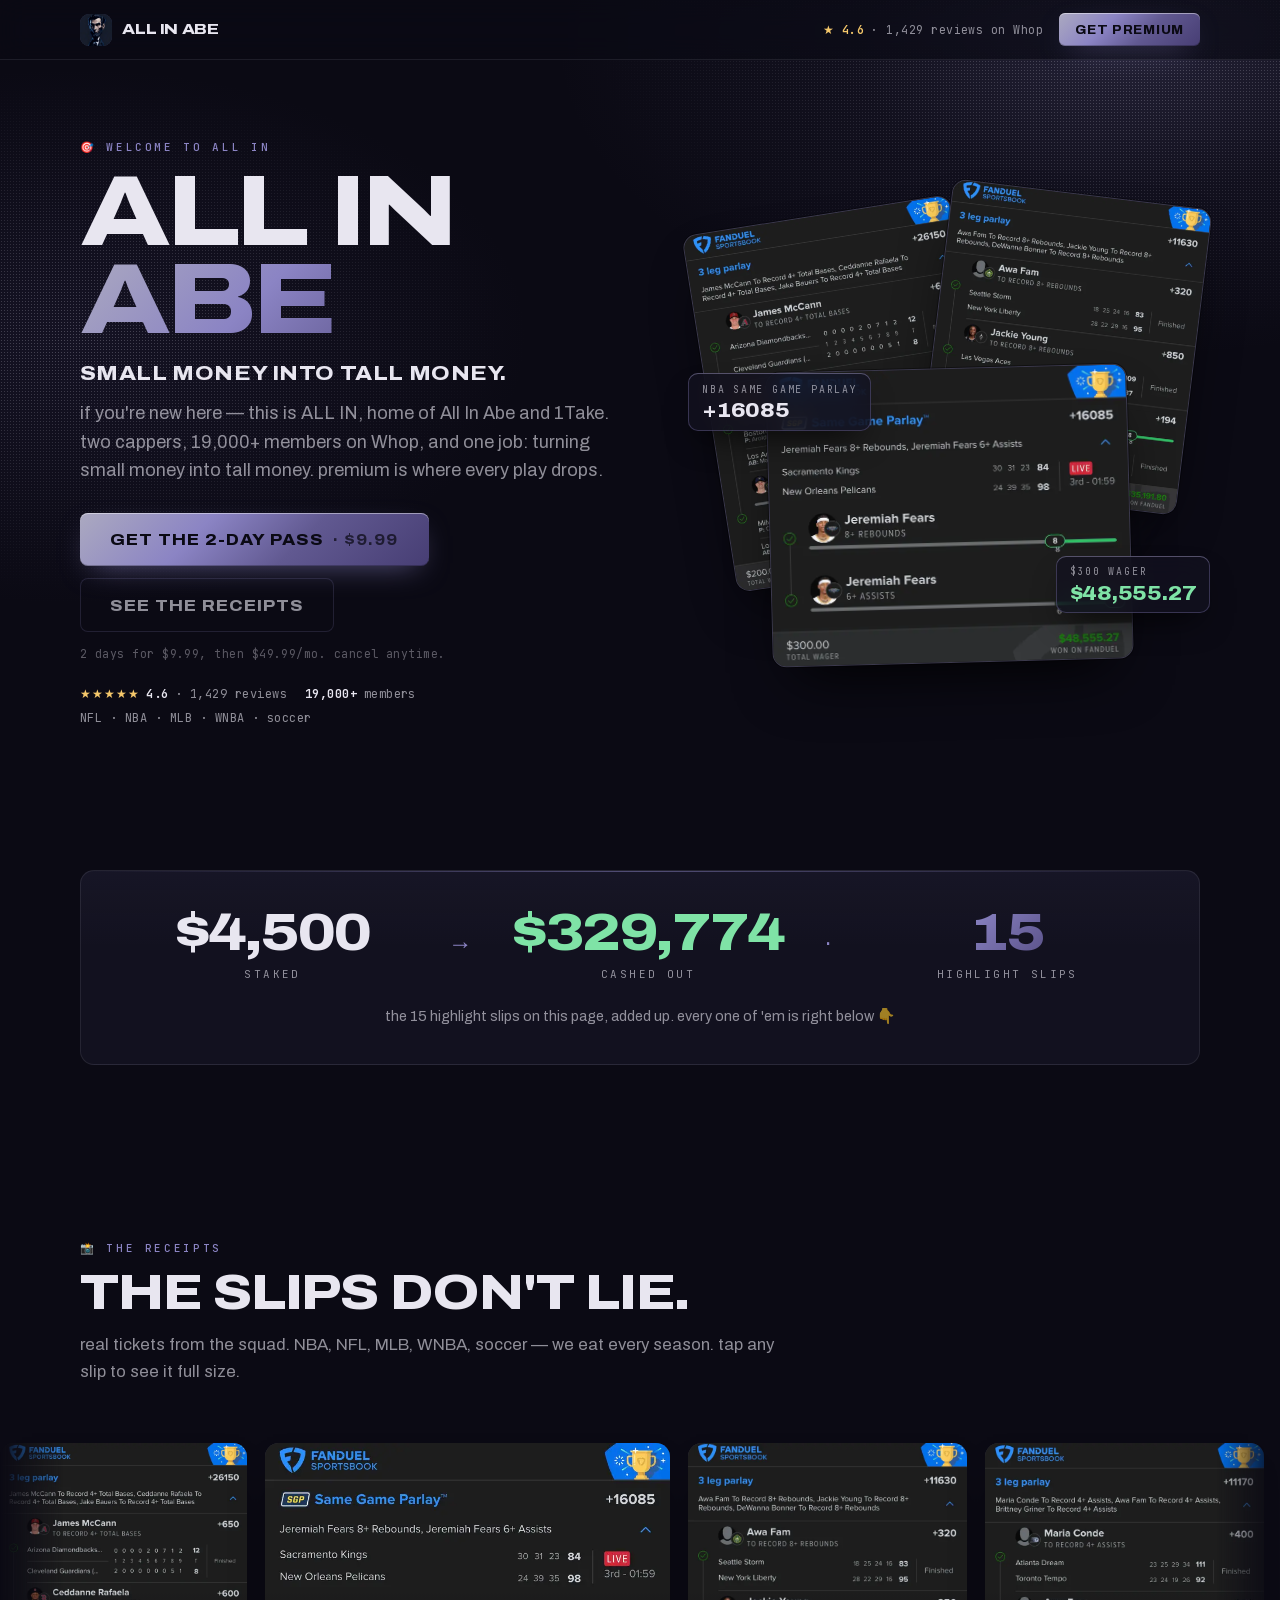
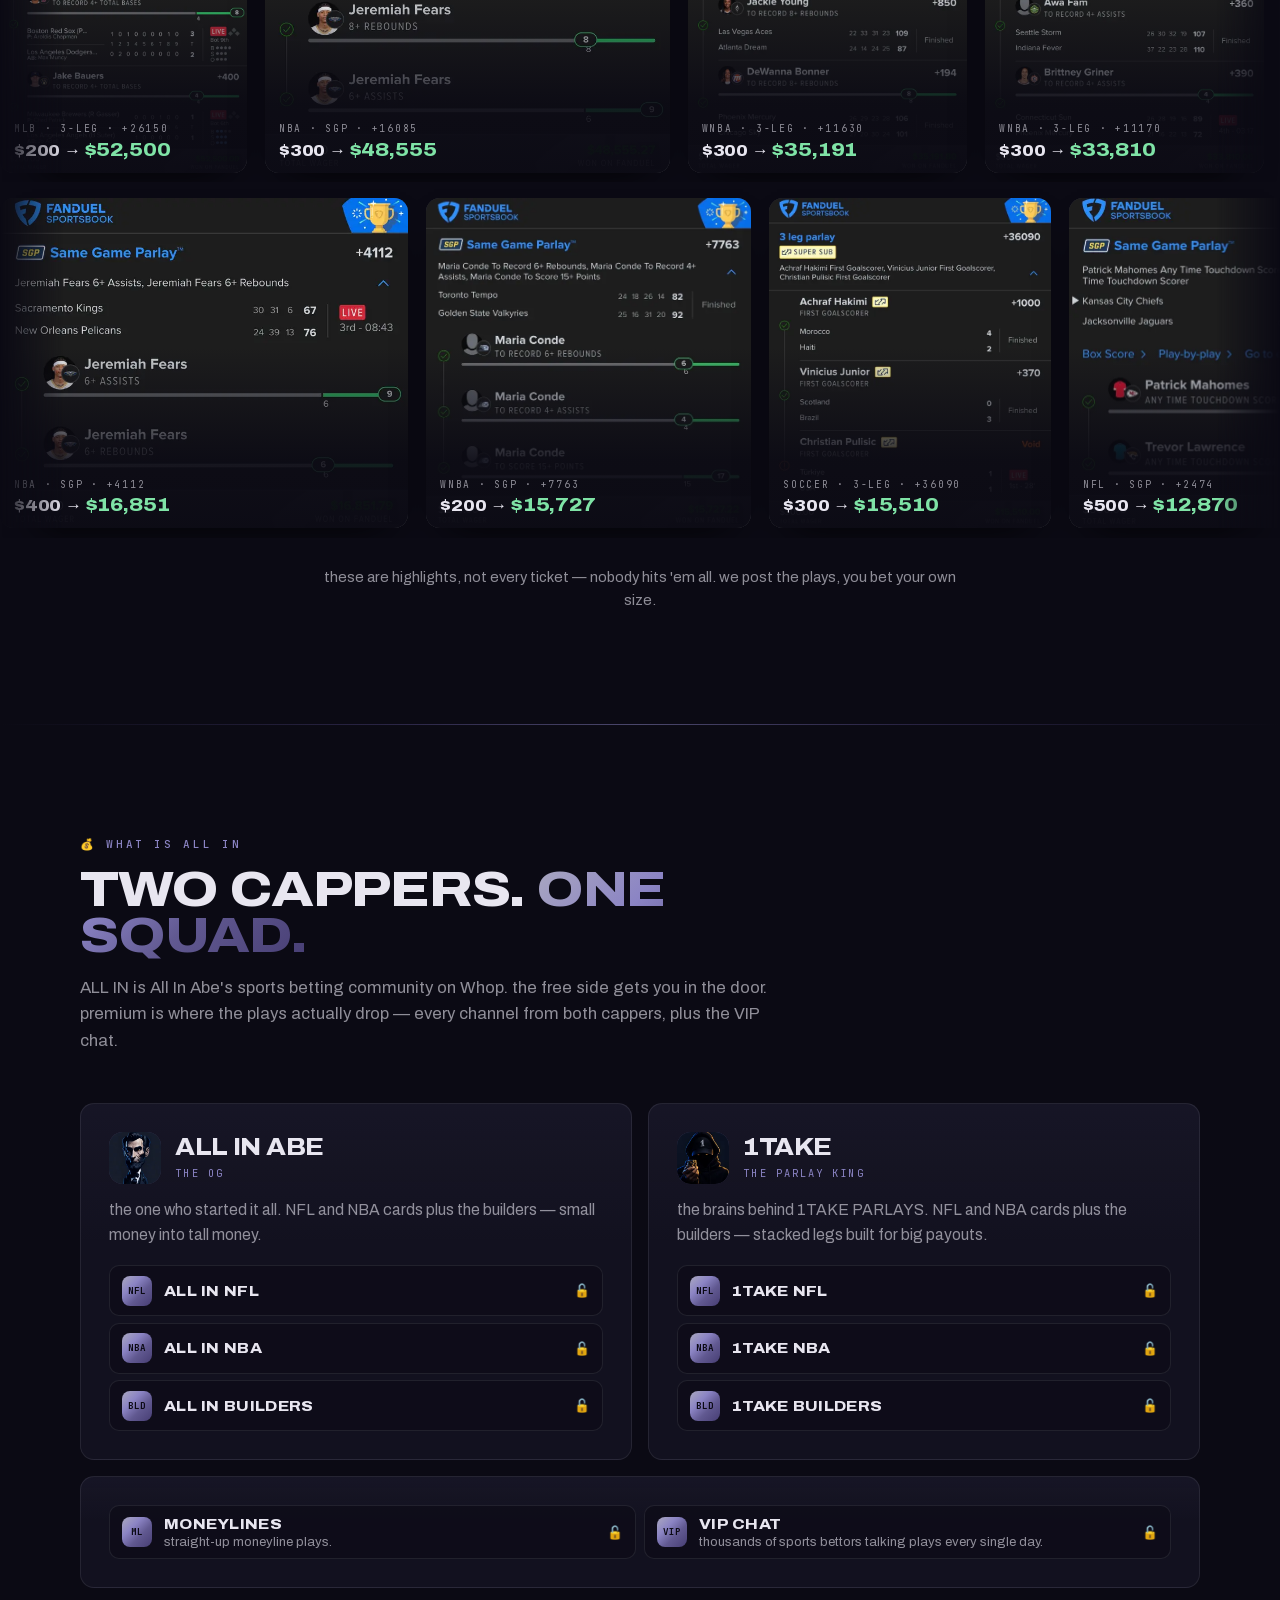
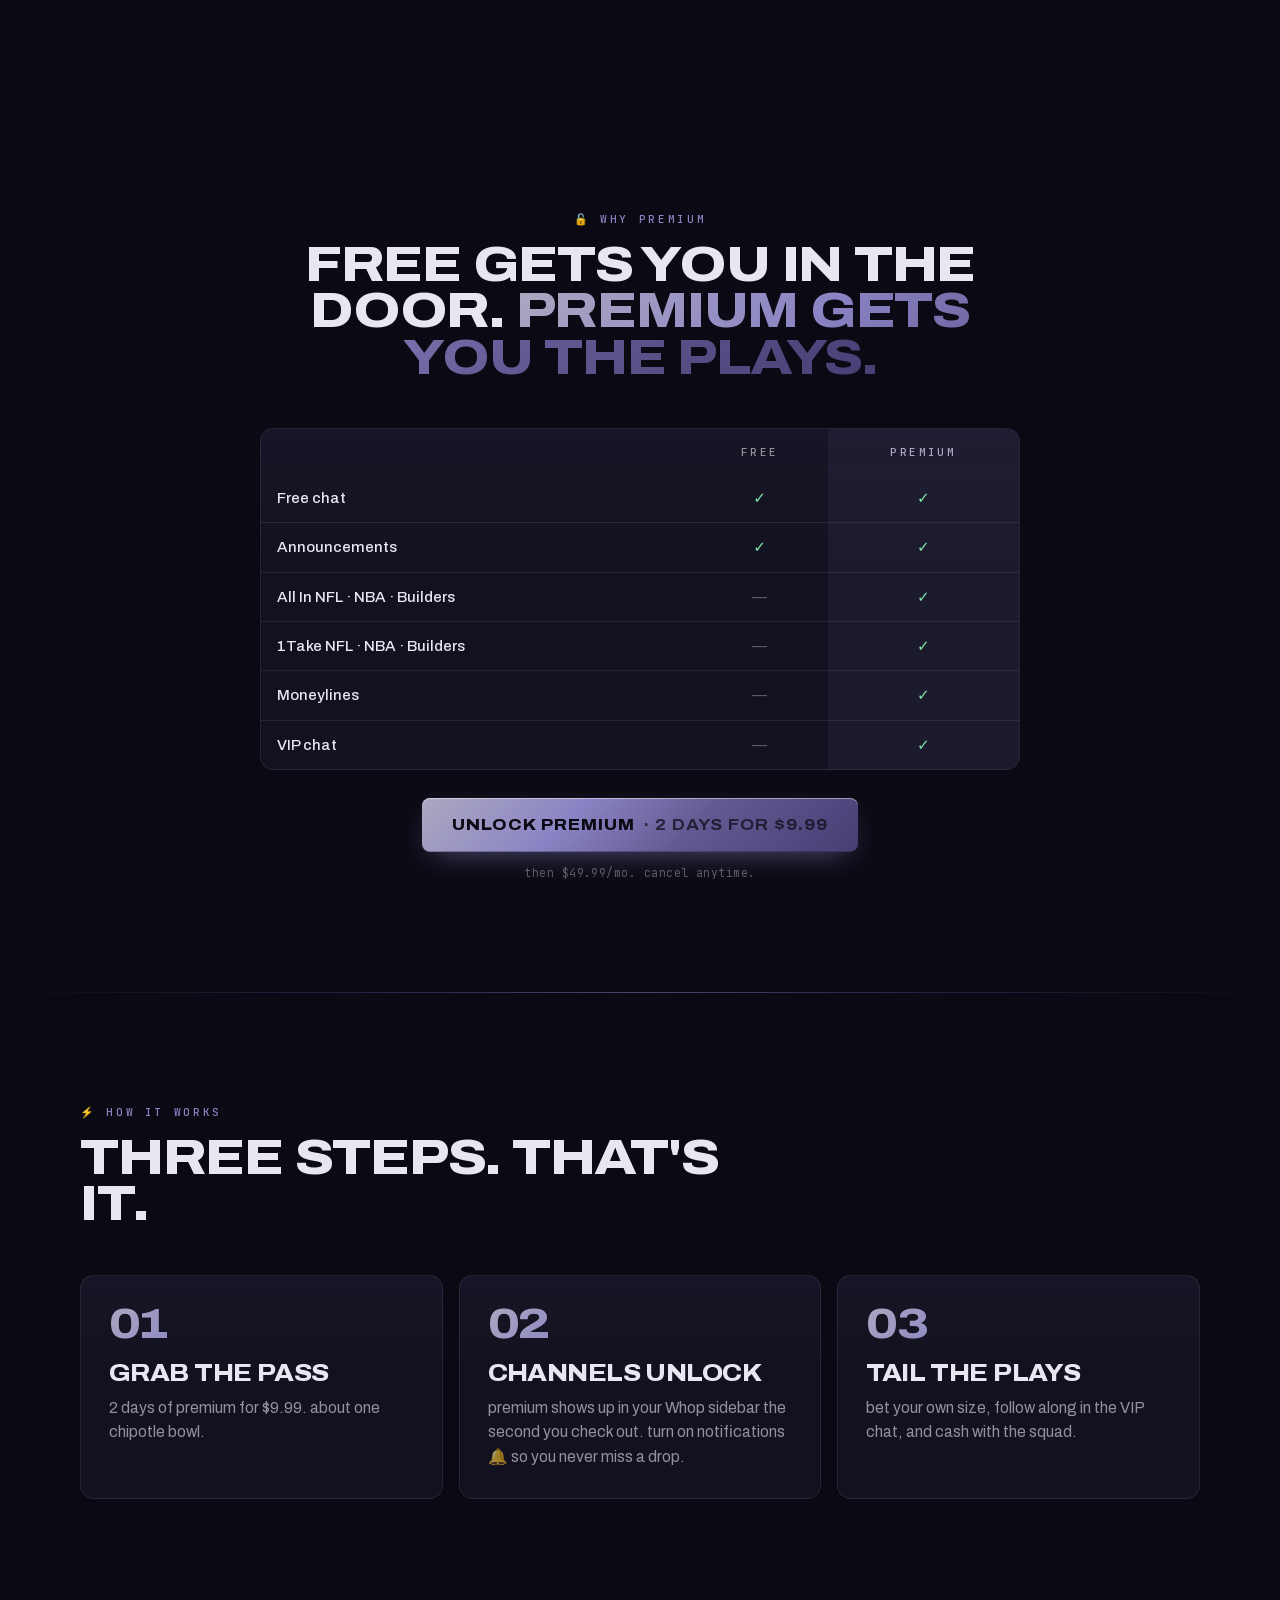
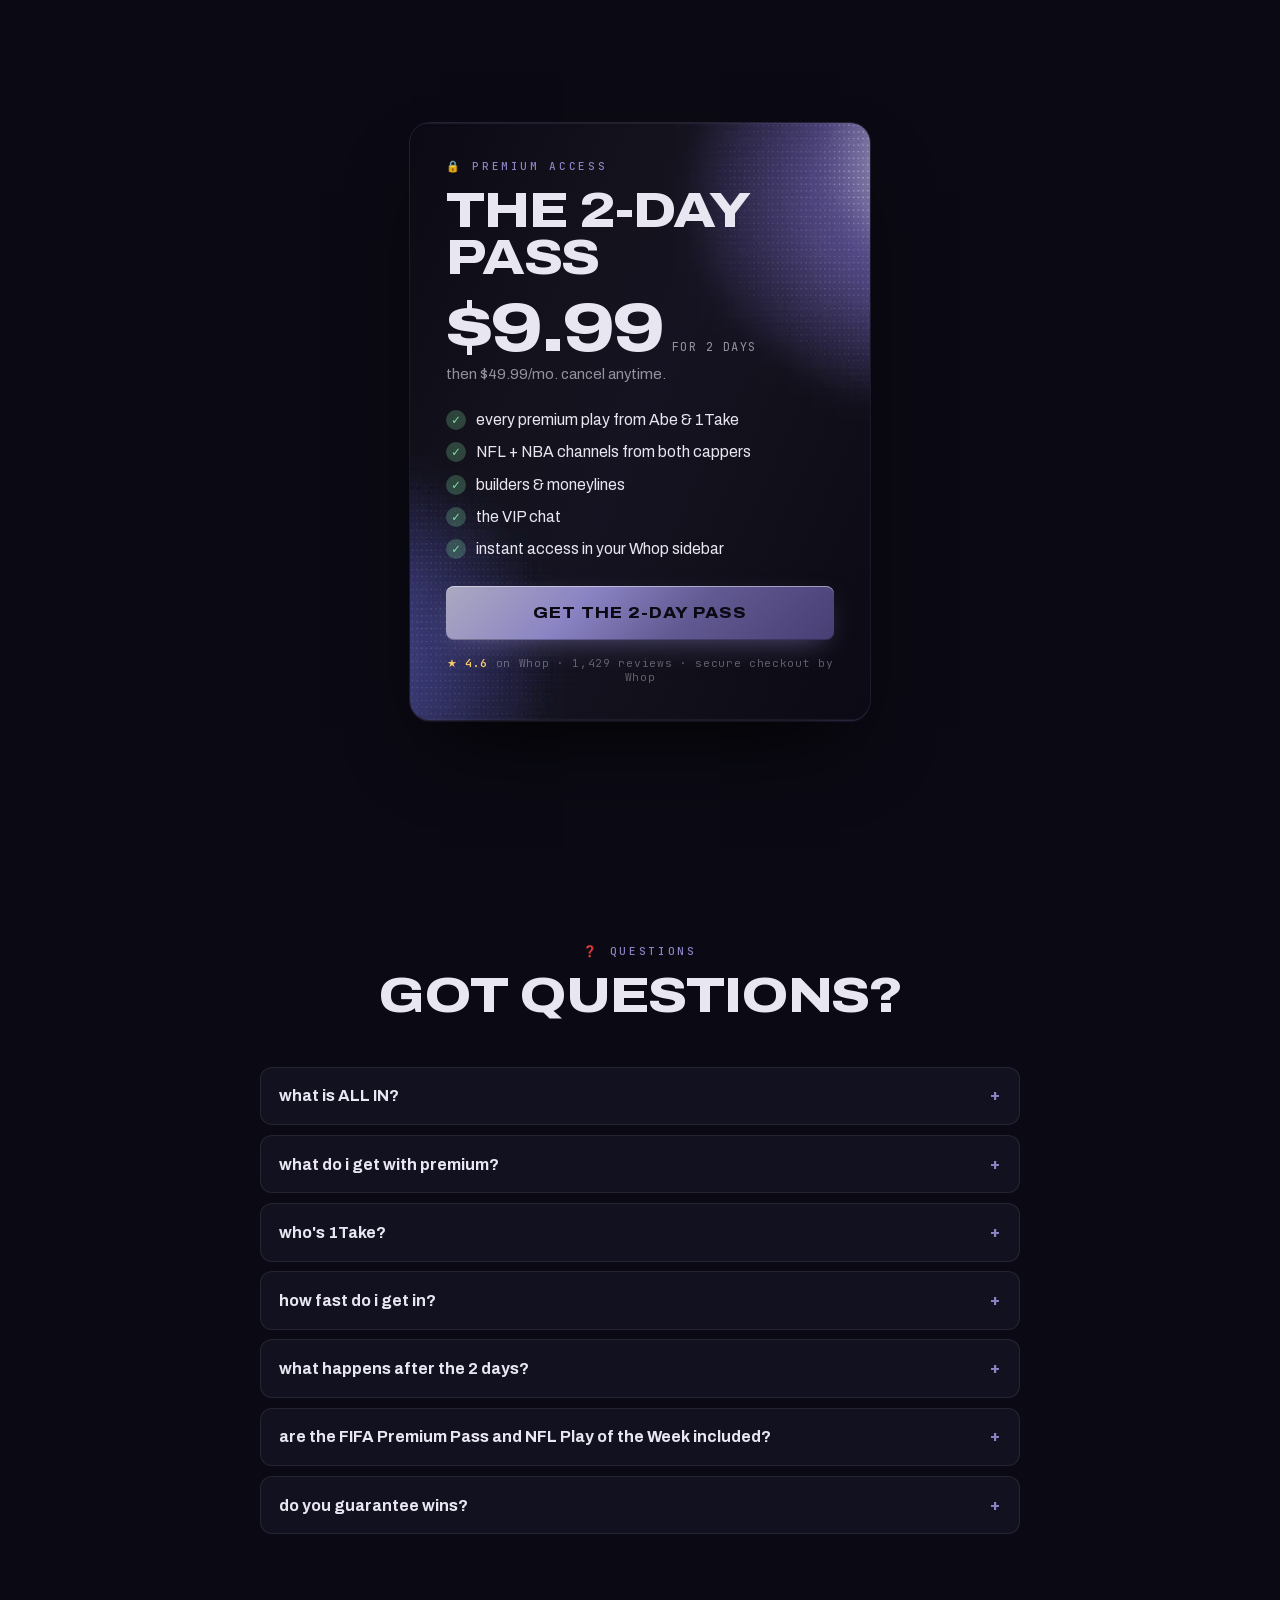
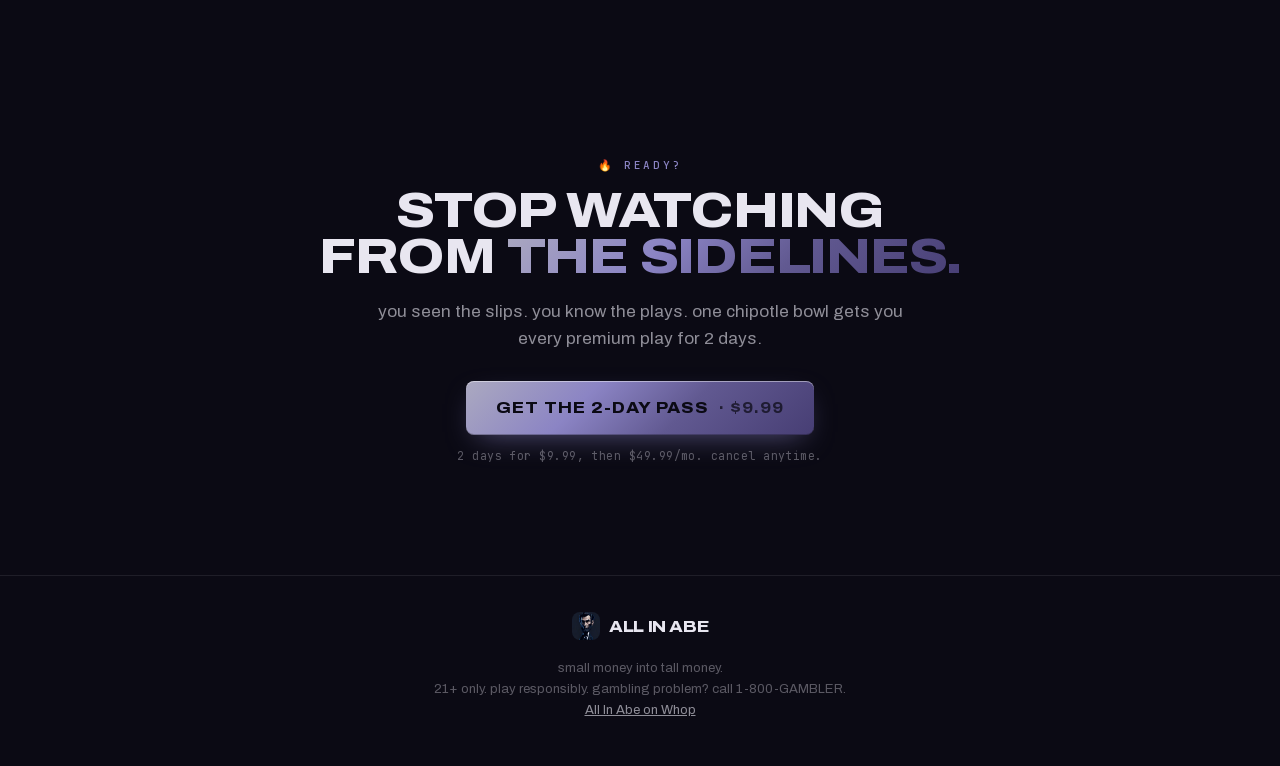
==== commit 26fb3eb8: "Use 1Take's logo, give the cappers matching titles, drop 'run with the winners' - 1Take card uses th" ====
--- a/index.html
+++ b/index.html
@@ -199,10 +199,10 @@
                   <img class="capper__avatar" src="/assets/abe-logo.avif" alt="" width="52" height="52" loading="lazy" />
                   <div>
                     <h3 class="display display--md">All In Abe</h3>
-                    <div class="capper__role">The face of the squad</div>
+                    <div class="capper__role">The OG</div>
                   </div>
                 </div>
-                <p class="prose-body">Abe's own NFL and NBA cards, plus the builders — the parlays where small money turns into tall money.</p>
+                <p class="prose-body">the one who started it all. NFL and NBA cards plus the builders — small money into tall money.</p>
                 <ul class="channels">
                   <li class="channel"><span class="channel__icon" aria-hidden="true">NFL</span><span class="channel__name">All In NFL</span><span class="channel__lock" aria-label="included in premium">🔓</span></li>
                   <li class="channel"><span class="channel__icon" aria-hidden="true">NBA</span><span class="channel__name">All In NBA</span><span class="channel__lock" aria-label="included in premium">🔓</span></li>
@@ -212,13 +212,13 @@
 
               <article class="panel capper reveal">
                 <div class="capper__head">
-                  <div class="capper__avatar capper__avatar--mono" aria-hidden="true">1T</div>
+                  <img class="capper__avatar" src="/assets/1take-logo.webp" alt="" width="52" height="52" loading="lazy" />
                   <div>
                     <h3 class="display display--md">1Take</h3>
-                    <div class="capper__role">A whole different capper</div>
+                    <div class="capper__role">The parlay king</div>
                   </div>
                 </div>
-                <p class="prose-body">a different capper with a different card. more angles, more plays — same squad, same membership.</p>
+                <p class="prose-body">the brains behind 1TAKE PARLAYS. NFL and NBA cards plus the builders — stacked legs built for big payouts.</p>
                 <ul class="channels">
                   <li class="channel"><span class="channel__icon" aria-hidden="true">NFL</span><span class="channel__name">1Take NFL</span><span class="channel__lock" aria-label="included in premium">🔓</span></li>
                   <li class="channel"><span class="channel__icon" aria-hidden="true">NBA</span><span class="channel__name">1Take NBA</span><span class="channel__lock" aria-label="included in premium">🔓</span></li>
@@ -325,8 +325,8 @@
               </li>
               <li class="panel step reveal">
                 <span class="step__num gold-text">03</span>
-                <h3 class="display display--md">Run with the winners</h3>
-                <p class="prose-body">tail the plays, bet your own size, and cash with the squad.</p>
+                <h3 class="display display--md">Tail the plays</h3>
+                <p class="prose-body">bet your own size, follow along in the VIP chat, and cash with the squad.</p>
               </li>
             </ol>
           </div>
@@ -379,7 +379,7 @@
               </details>
               <details>
                 <summary>who's 1Take?</summary>
-                <p class="prose-body">a different capper with a different card. premium gets you both, so you're never stuck with one angle.</p>
+                <p class="prose-body">the parlay king. 1Take runs 1TAKE PARLAYS, with NFL, NBA and builders channels. premium gets you both cappers, so you've got two cards every slate.</p>
               </details>
               <details>
                 <summary>how fast do i get in?</summary>
--- a/assets/styles.css
+++ b/assets/styles.css
@@ -838,17 +838,6 @@
   box-shadow: inset 0 0 0 1px rgba(139, 132, 196, 0.34);
 }
 
-.capper__avatar--mono {
-  display: grid;
-  place-items: center;
-  background: linear-gradient(135deg, #2a2547, #12111f);
-  font-family: var(--font-display), sans-serif;
-  font-variation-settings: "wdth" 120;
-  font-weight: 800;
-  font-size: 1.1rem;
-  color: var(--brand-cream);
-}
-
 .capper__role {
   font-family: var(--font-mono), monospace;
   font-size: 0.65rem;
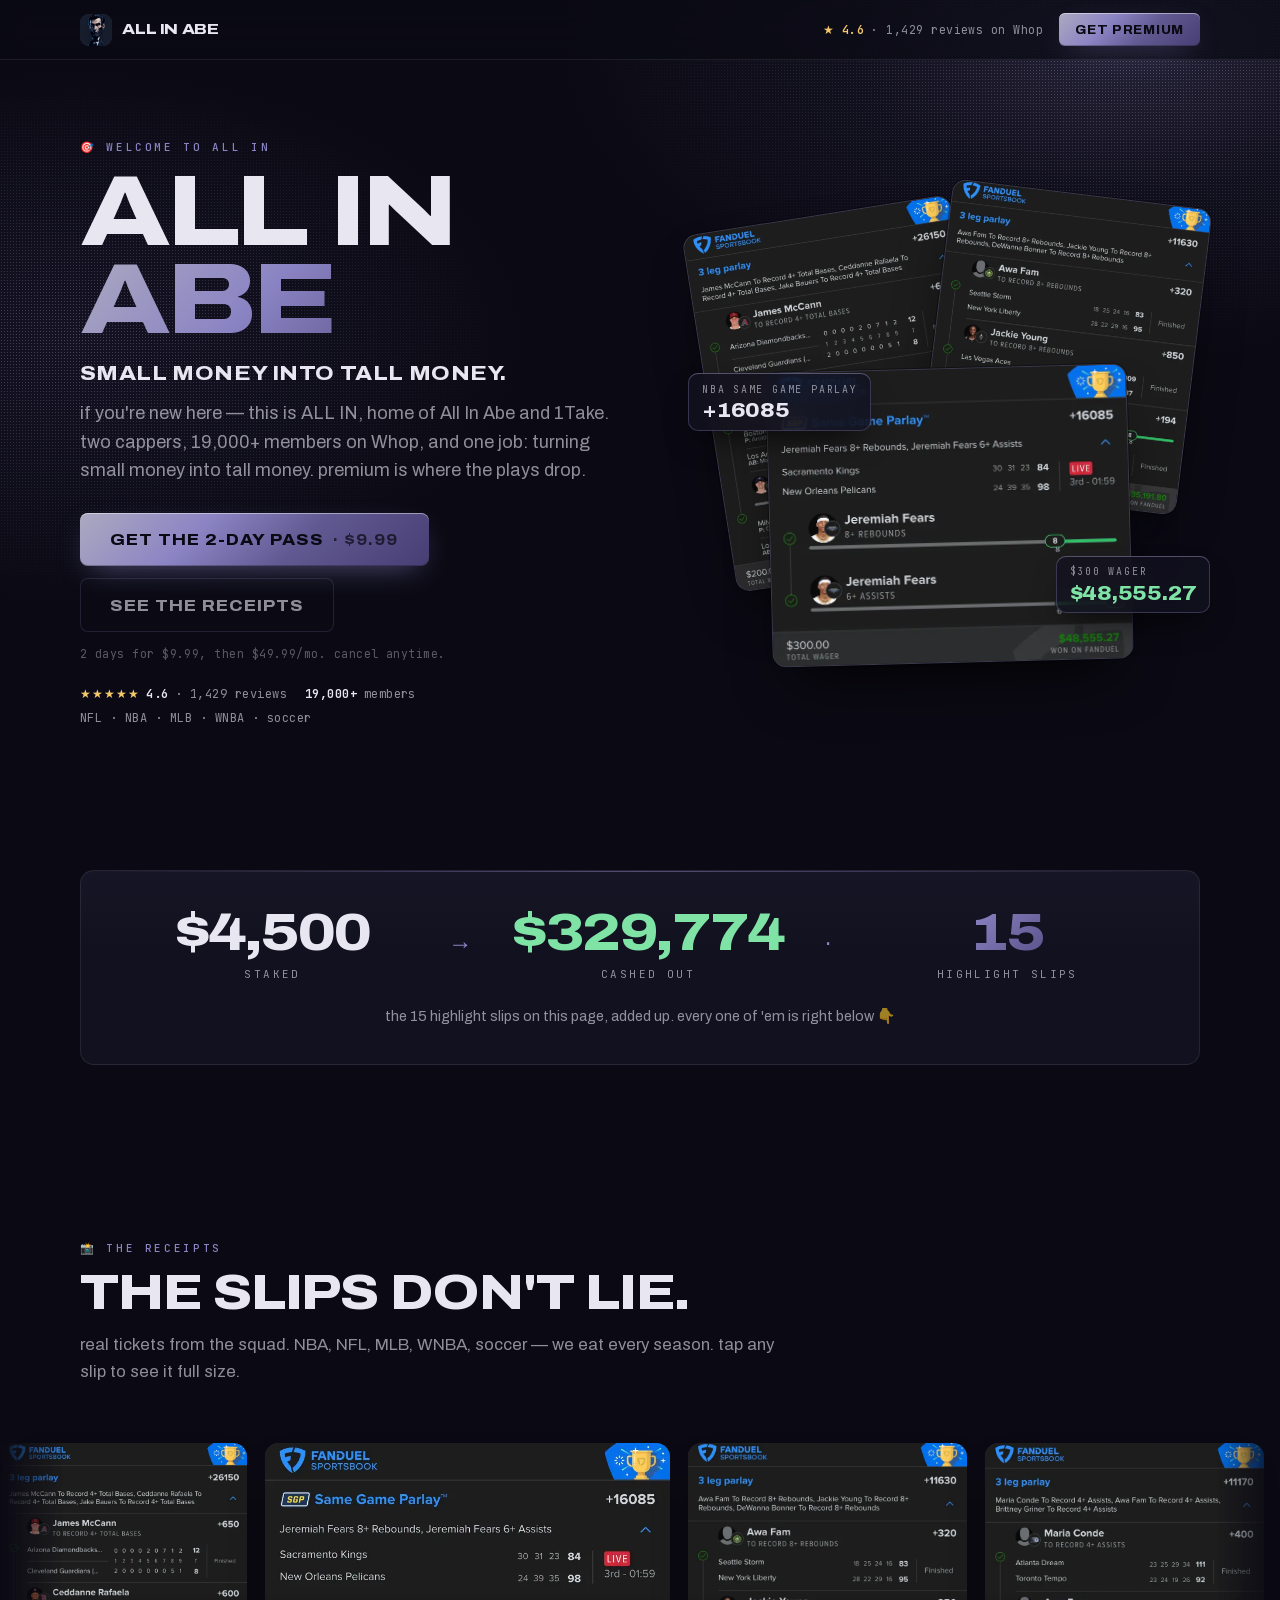
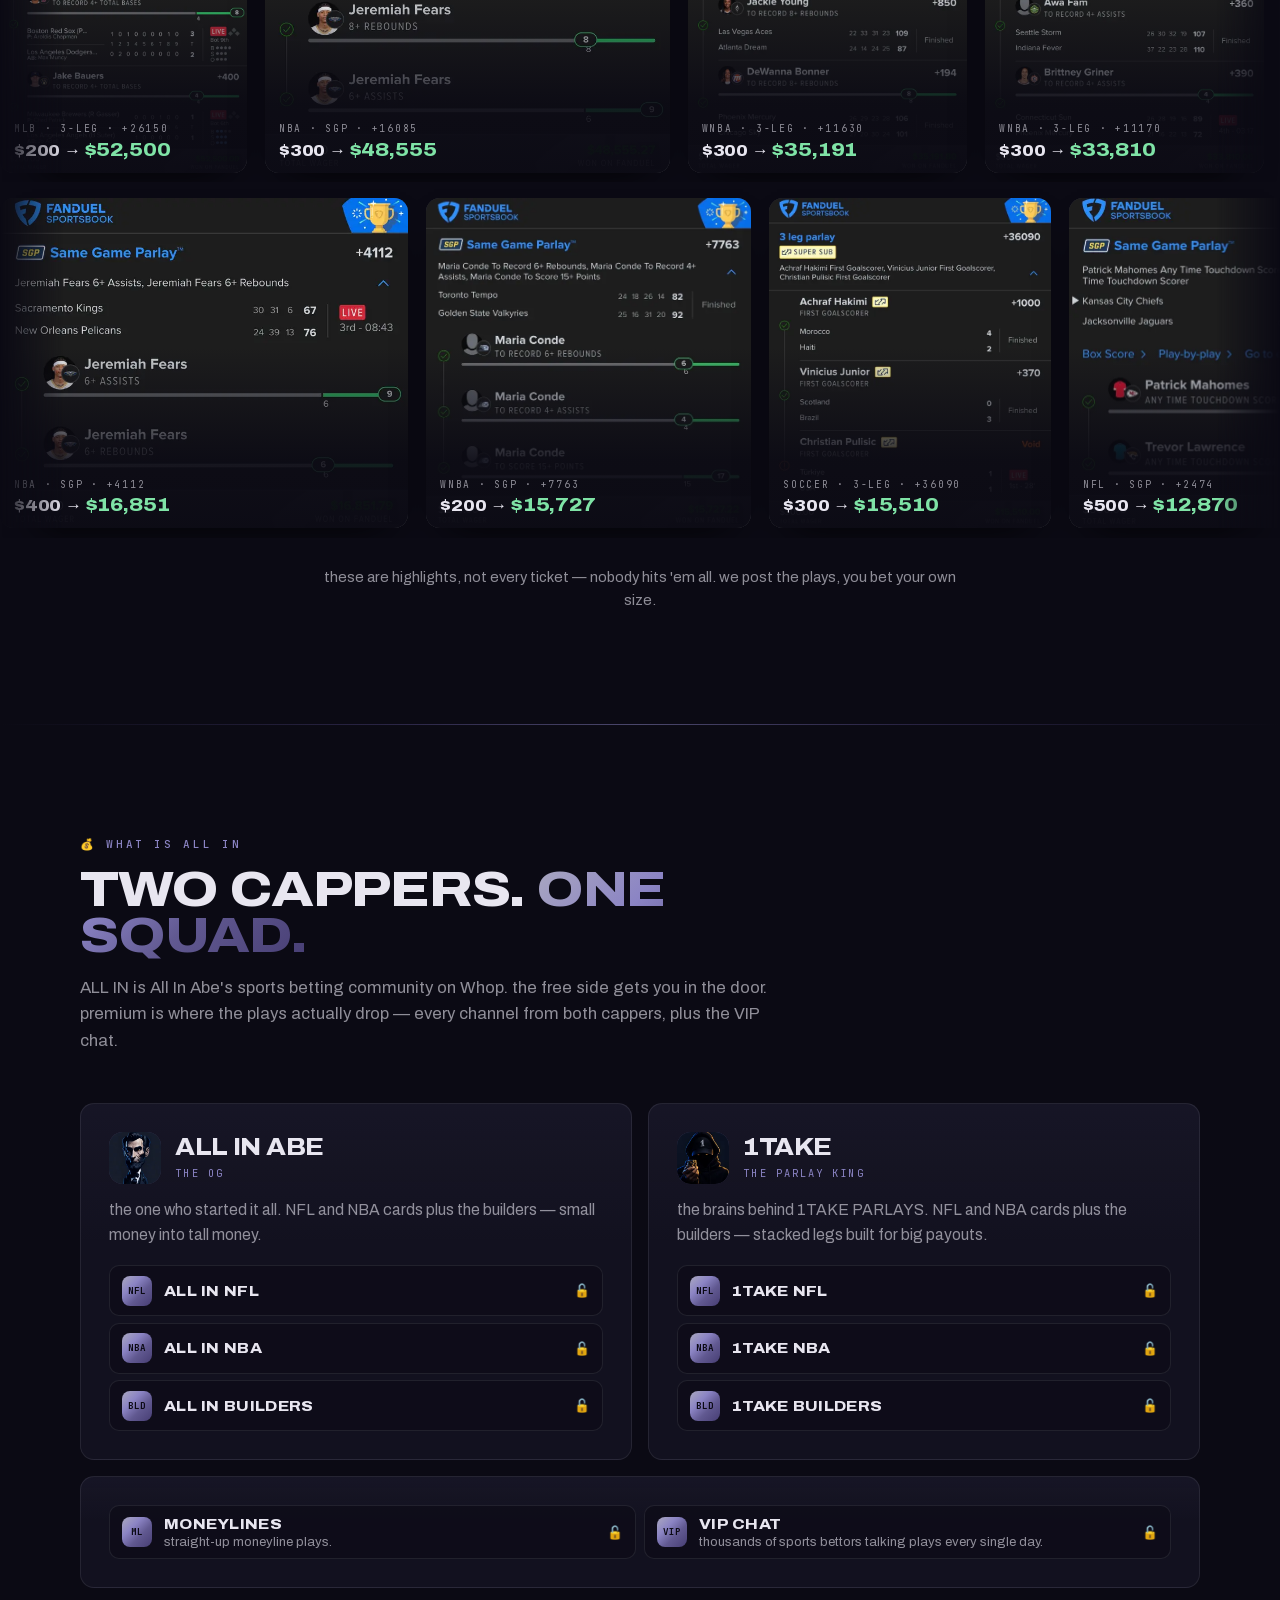
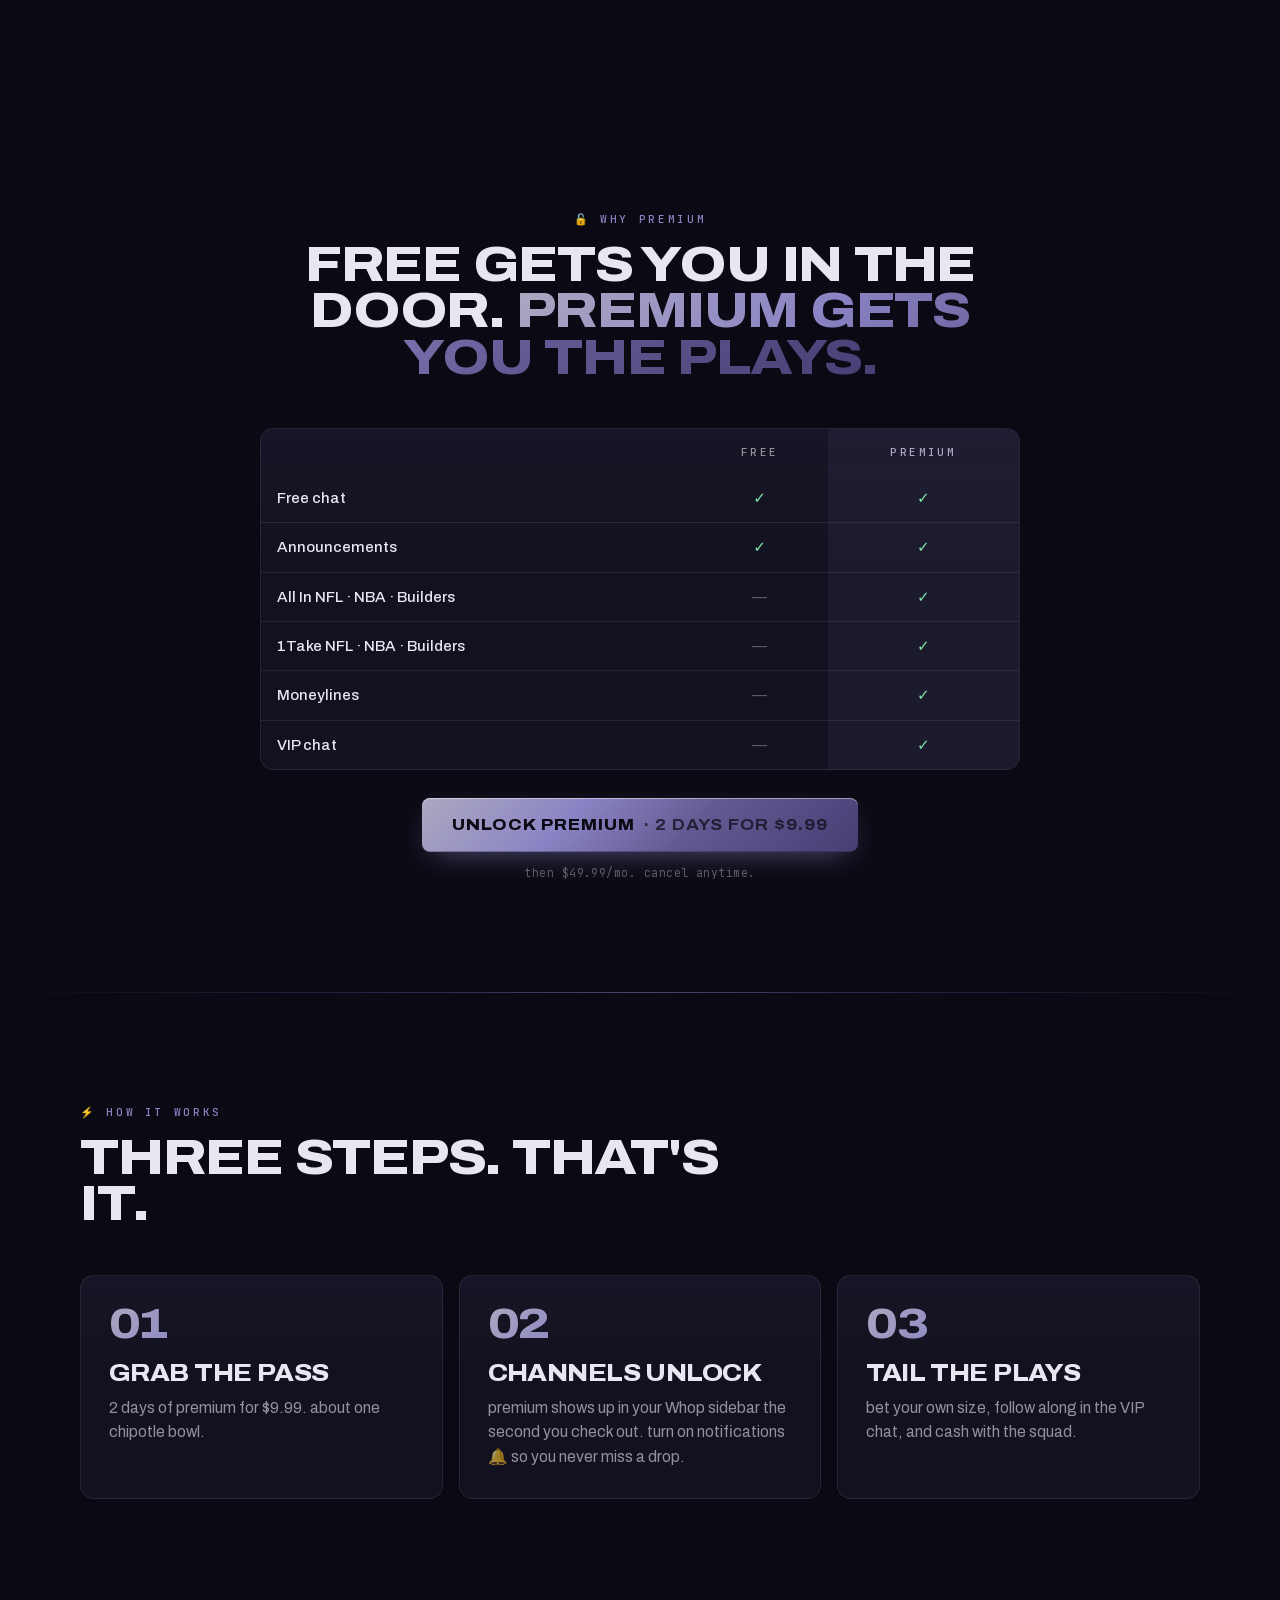
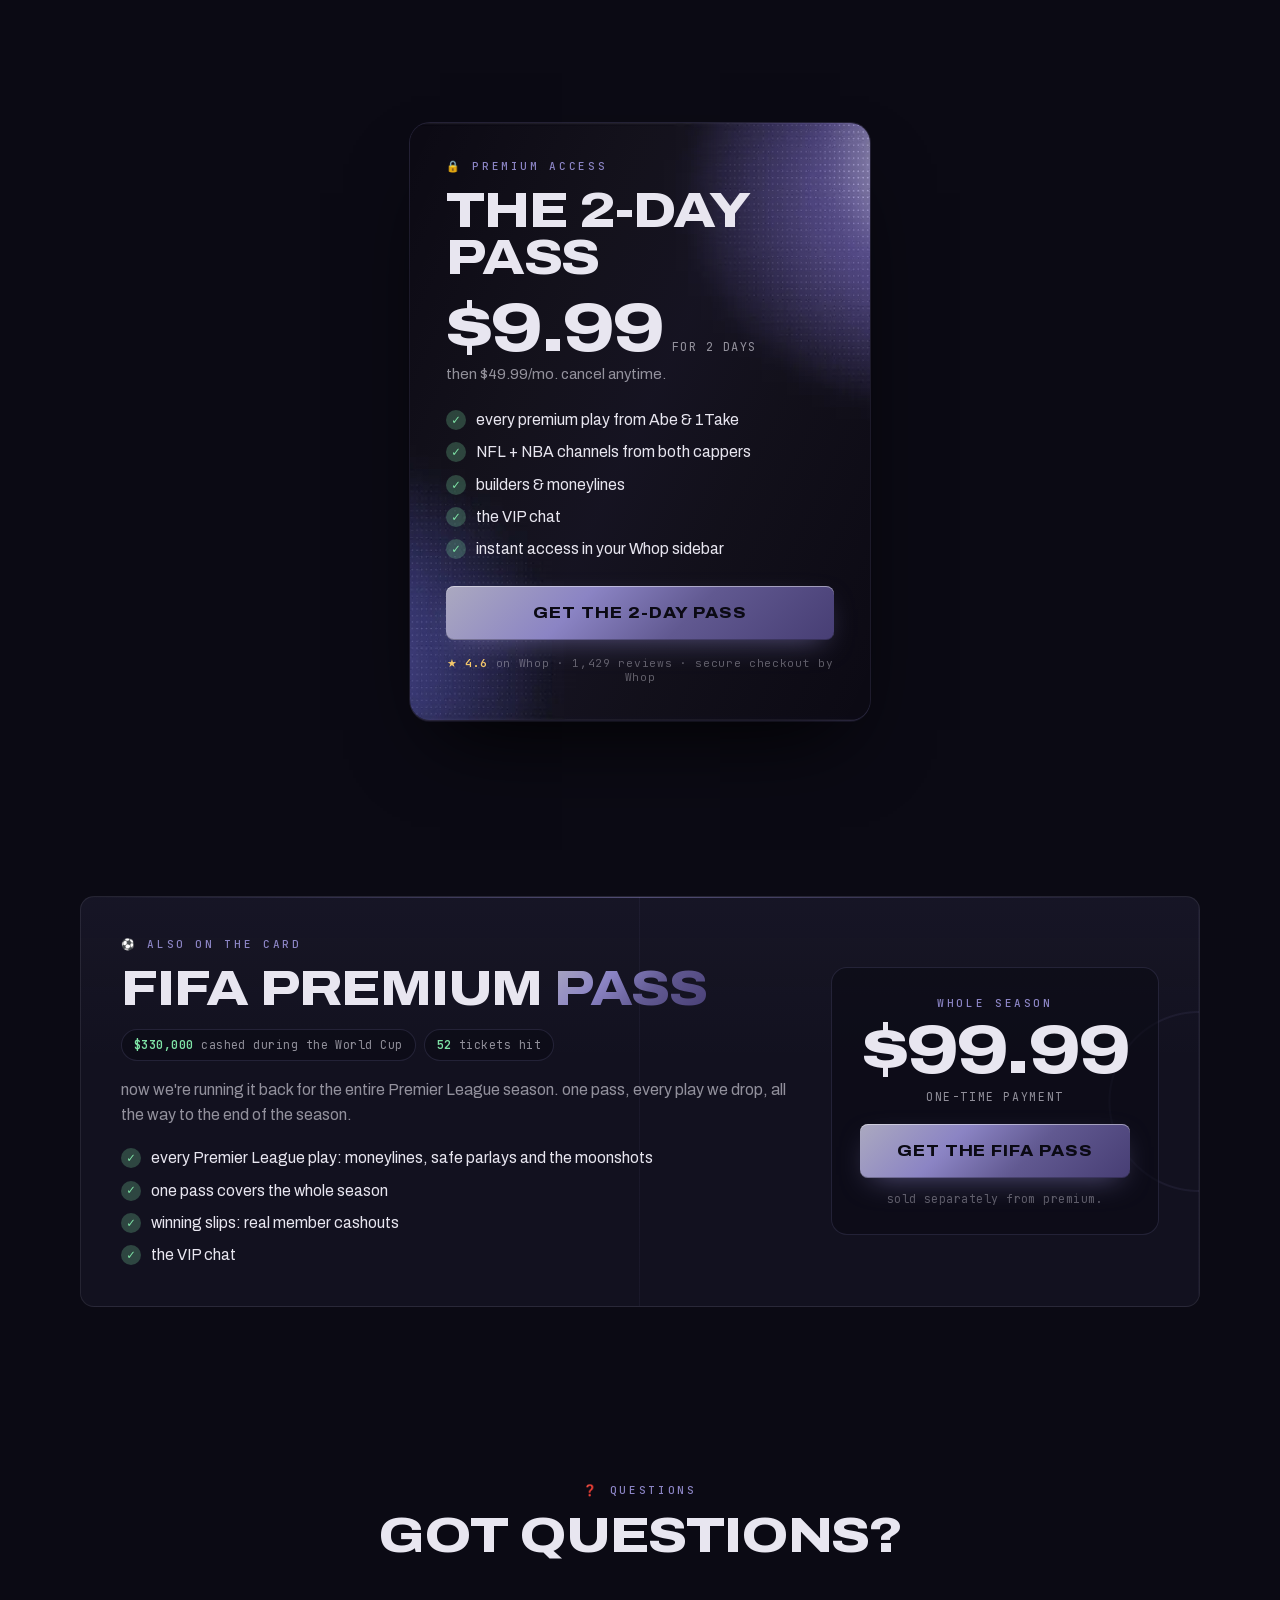
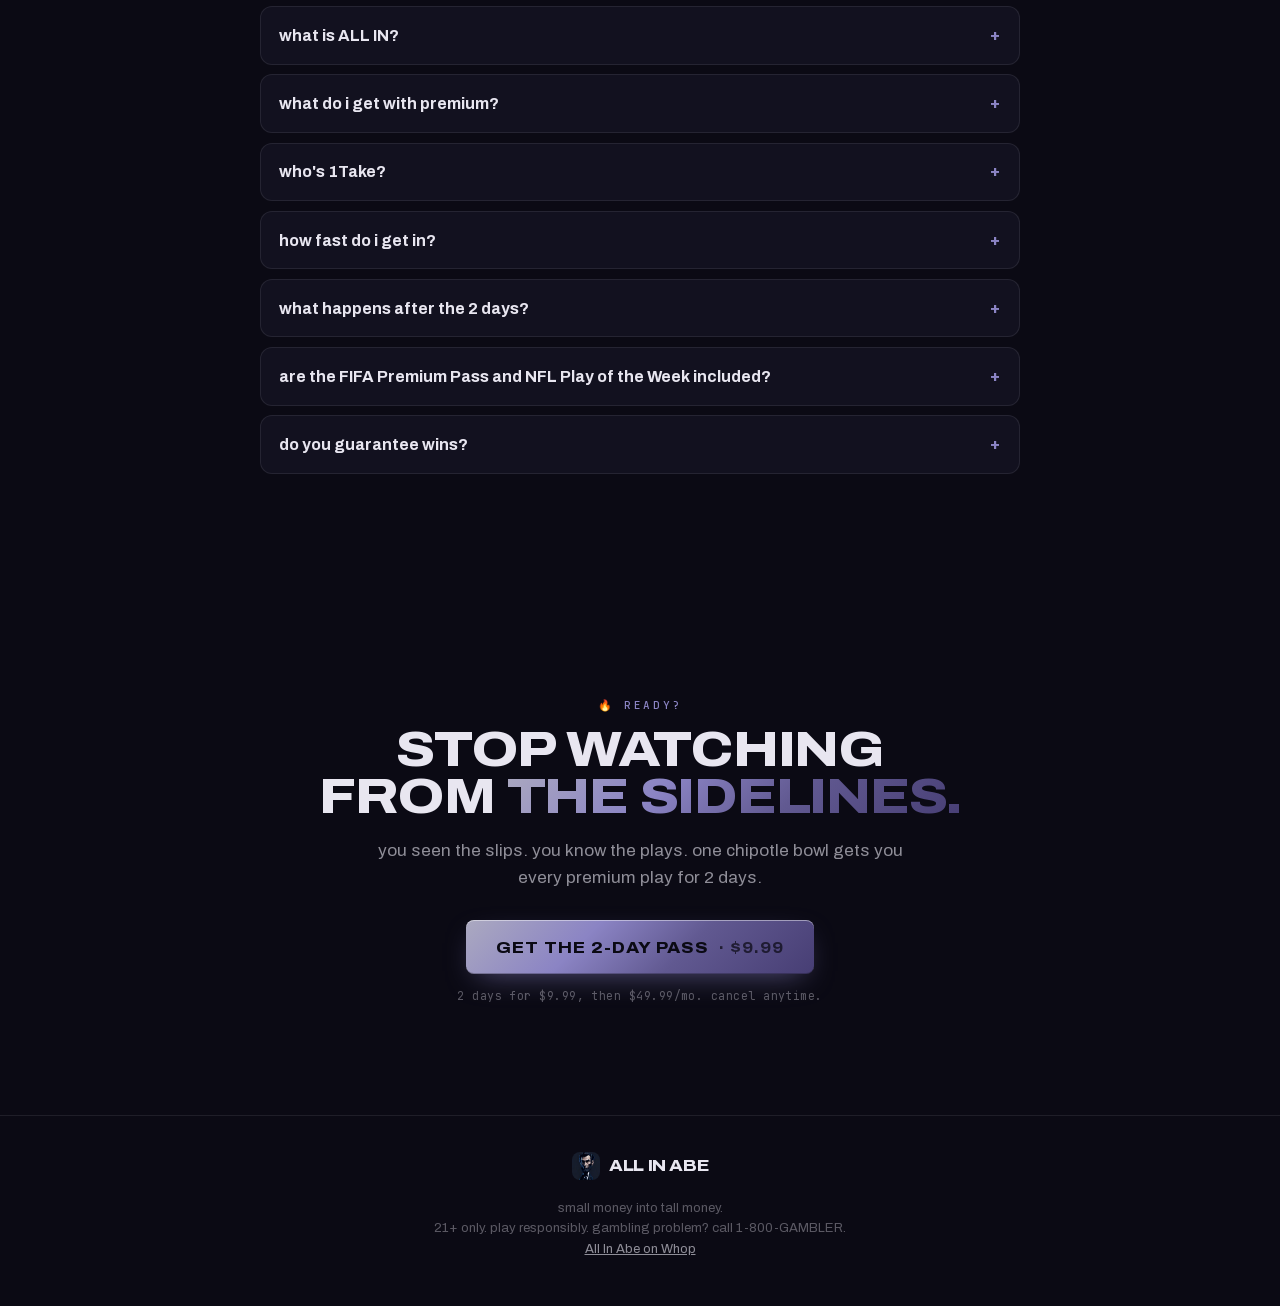
==== commit 6a613119: "Sell the FIFA Premium Pass from the START page embed - New FIFA Premium Pass section after the 2-day" ====
--- a/index.html
+++ b/index.html
@@ -42,7 +42,7 @@
               </h1>
               <p class="display hero__kicker">Small money into tall money.</p>
               <p class="prose-body hero__sub">
-                if you're new here — this is ALL IN, home of All In Abe and 1Take. two cappers, 19,000+ members on Whop, and one job: turning small money into tall money. premium is where every play drops.
+                if you're new here — this is ALL IN, home of All In Abe and 1Take. two cappers, 19,000+ members on Whop, and one job: turning small money into tall money. premium is where the plays drop.
               </p>
               <div class="hero__ctas">
                 <a class="cta cta--lg" href="https://whop.com/checkout/plan_rFD30uR1jYf1w" target="_blank" rel="noreferrer" data-checkout id="hero-cta">
@@ -361,6 +361,36 @@
           </div>
         </section>
 
+        <!-- ============ FIFA PREMIUM PASS ============ -->
+        <section class="section section--tight" id="fifa">
+          <div class="container">
+            <div class="panel panel--lit fifa reveal">
+              <div class="fifa__copy">
+                <p class="eyebrow">⚽ Also on the card</p>
+                <h2 class="display display--lg">FIFA Premium <span class="gold-text">Pass</span></h2>
+                <div class="fifa__stats">
+                  <span class="pill"><b>$330,000</b> cashed during the World Cup</span>
+                  <span class="pill"><b>52</b> tickets hit</span>
+                </div>
+                <p class="prose-body">now we're running it back for the entire Premier League season. one pass, every play we drop, all the way to the end of the season.</p>
+                <ul class="checklist">
+                  <li>every Premier League play: moneylines, safe parlays and the moonshots</li>
+                  <li>one pass covers the whole season</li>
+                  <li>winning slips: real member cashouts</li>
+                  <li>the VIP chat</li>
+                </ul>
+              </div>
+              <div class="price-box">
+                <p class="eyebrow">Whole season</p>
+                <div class="offer__amount">$99.99</div>
+                <p class="price-box__terms">one-time payment</p>
+                <a class="cta cta--lg cta--block" href="https://whop.com/checkout/plan_Tgd2zkJOW7NKc" target="_blank" rel="noreferrer" data-checkout="plan_Tgd2zkJOW7NKc" id="fifa-cta">Get the FIFA pass</a>
+                <p class="fine-print">sold separately from premium.</p>
+              </div>
+            </div>
+          </div>
+        </section>
+
         <!-- ============ FAQ ============ -->
         <section class="section" id="faq">
           <div class="container">
@@ -371,7 +401,7 @@
             <div class="faq reveal">
               <details>
                 <summary>what is ALL IN?</summary>
-                <p class="prose-body">All In Abe's sports betting community on Whop — 19,000+ members, two cappers (All In Abe and 1Take), a free chat for everybody, and premium channels where every play drops.</p>
+                <p class="prose-body">All In Abe's sports betting community on Whop — 19,000+ members, two cappers (All In Abe and 1Take), a free chat for everybody, and premium channels where the plays drop.</p>
               </details>
               <details>
                 <summary>what do i get with premium?</summary>
@@ -391,7 +421,7 @@
               </details>
               <details>
                 <summary>are the FIFA Premium Pass and NFL Play of the Week included?</summary>
-                <p class="prose-body">nope — those are separate. premium covers everything listed above.</p>
+                <p class="prose-body">nope — those are sold separately. you can grab the FIFA Premium Pass right here on this page ($99.99, one-time payment). premium covers everything listed above.</p>
               </details>
               <details>
                 <summary>do you guarantee wins?</summary>
@@ -461,7 +491,7 @@
     <dialog id="checkout-dialog" class="checkout-dialog" aria-label="Checkout">
       <div class="checkout-dialog__panel">
         <header class="checkout-dialog__bar">
-          <span class="eyebrow">🔒 Secure checkout</span>
+          <span class="eyebrow" id="checkout-title">🔒 Secure checkout</span>
           <button type="button" class="icon-btn" data-close aria-label="Close">
             <svg width="14" height="14" viewBox="0 0 14 14" aria-hidden="true">
               <path d="M1.5 1.5l11 11m0-11l-11 11" stroke="currentColor" stroke-width="1.8" stroke-linecap="round" />
--- a/assets/styles.css
+++ b/assets/styles.css
@@ -1617,3 +1617,90 @@
   white-space: nowrap;
   border: 0;
 }
+
+/* ---------- FIFA premium pass ---------- */
+
+.fifa {
+  display: grid;
+  gap: 1.75rem;
+  padding: clamp(1.5rem, 4vw, 2.5rem);
+  overflow: hidden;
+}
+
+.fifa::after {
+  /* faint pitch lines */
+  content: "";
+  position: absolute;
+  inset: 0;
+  pointer-events: none;
+  border-radius: inherit;
+  background:
+    radial-gradient(circle at 100% 50%, transparent 0 88px, rgba(139, 132, 196, 0.09) 89px 90px, transparent 91px),
+    linear-gradient(90deg, transparent calc(100% - 1px), rgba(139, 132, 196, 0.07) 0);
+  background-size: 100% 100%, 50% 100%;
+}
+
+.fifa > * {
+  position: relative;
+  z-index: 1;
+}
+
+@media (min-width: 860px) {
+  .fifa {
+    grid-template-columns: 1.35fr 0.65fr;
+    align-items: center;
+  }
+}
+
+.fifa__stats {
+  display: flex;
+  flex-wrap: wrap;
+  gap: 0.5rem;
+  margin: 1.1rem 0 1rem;
+}
+
+.pill {
+  font-family: var(--font-mono), monospace;
+  font-size: 0.72rem;
+  letter-spacing: 0.04em;
+  padding: 0.45rem 0.75rem;
+  border-radius: 999px;
+  background: rgba(11, 10, 20, 0.6);
+  border: 1px solid var(--brand-hairline);
+  color: var(--brand-text-dim);
+}
+
+.pill b {
+  color: var(--money);
+  font-weight: 600;
+}
+
+.fifa__copy .prose-body {
+  margin: 0 0 1.25rem;
+  font-size: 1rem;
+}
+
+.fifa .checklist {
+  margin-bottom: 0;
+}
+
+.price-box {
+  background: rgba(11, 10, 20, 0.6);
+  border: 1px solid var(--brand-hairline);
+  border-radius: 16px;
+  padding: clamp(1.25rem, 3vw, 1.75rem);
+  text-align: center;
+}
+
+.price-box .eyebrow {
+  margin-bottom: 0.6rem;
+}
+
+.price-box__terms {
+  margin: 0.5rem 0 1.25rem;
+  font-family: var(--font-mono), monospace;
+  font-size: 0.72rem;
+  letter-spacing: 0.14em;
+  text-transform: uppercase;
+  color: var(--brand-text-dim);
+}
